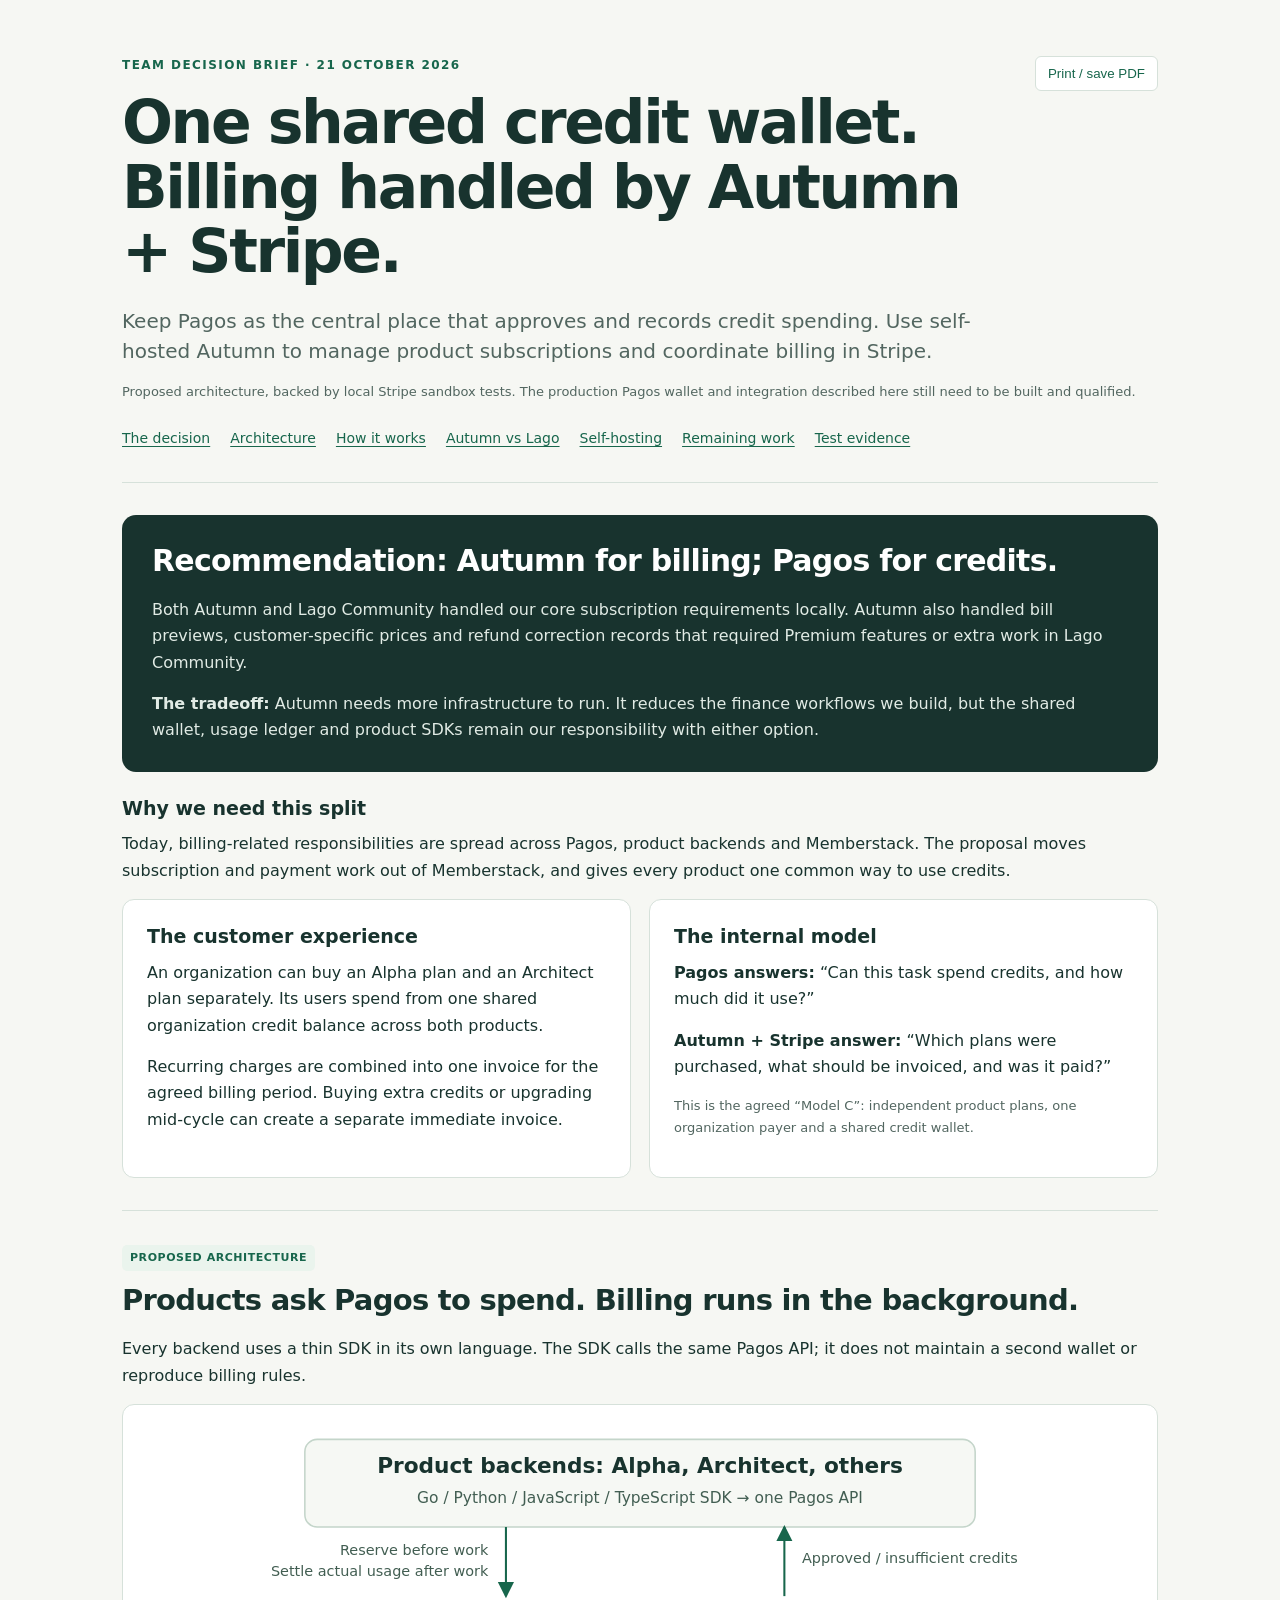
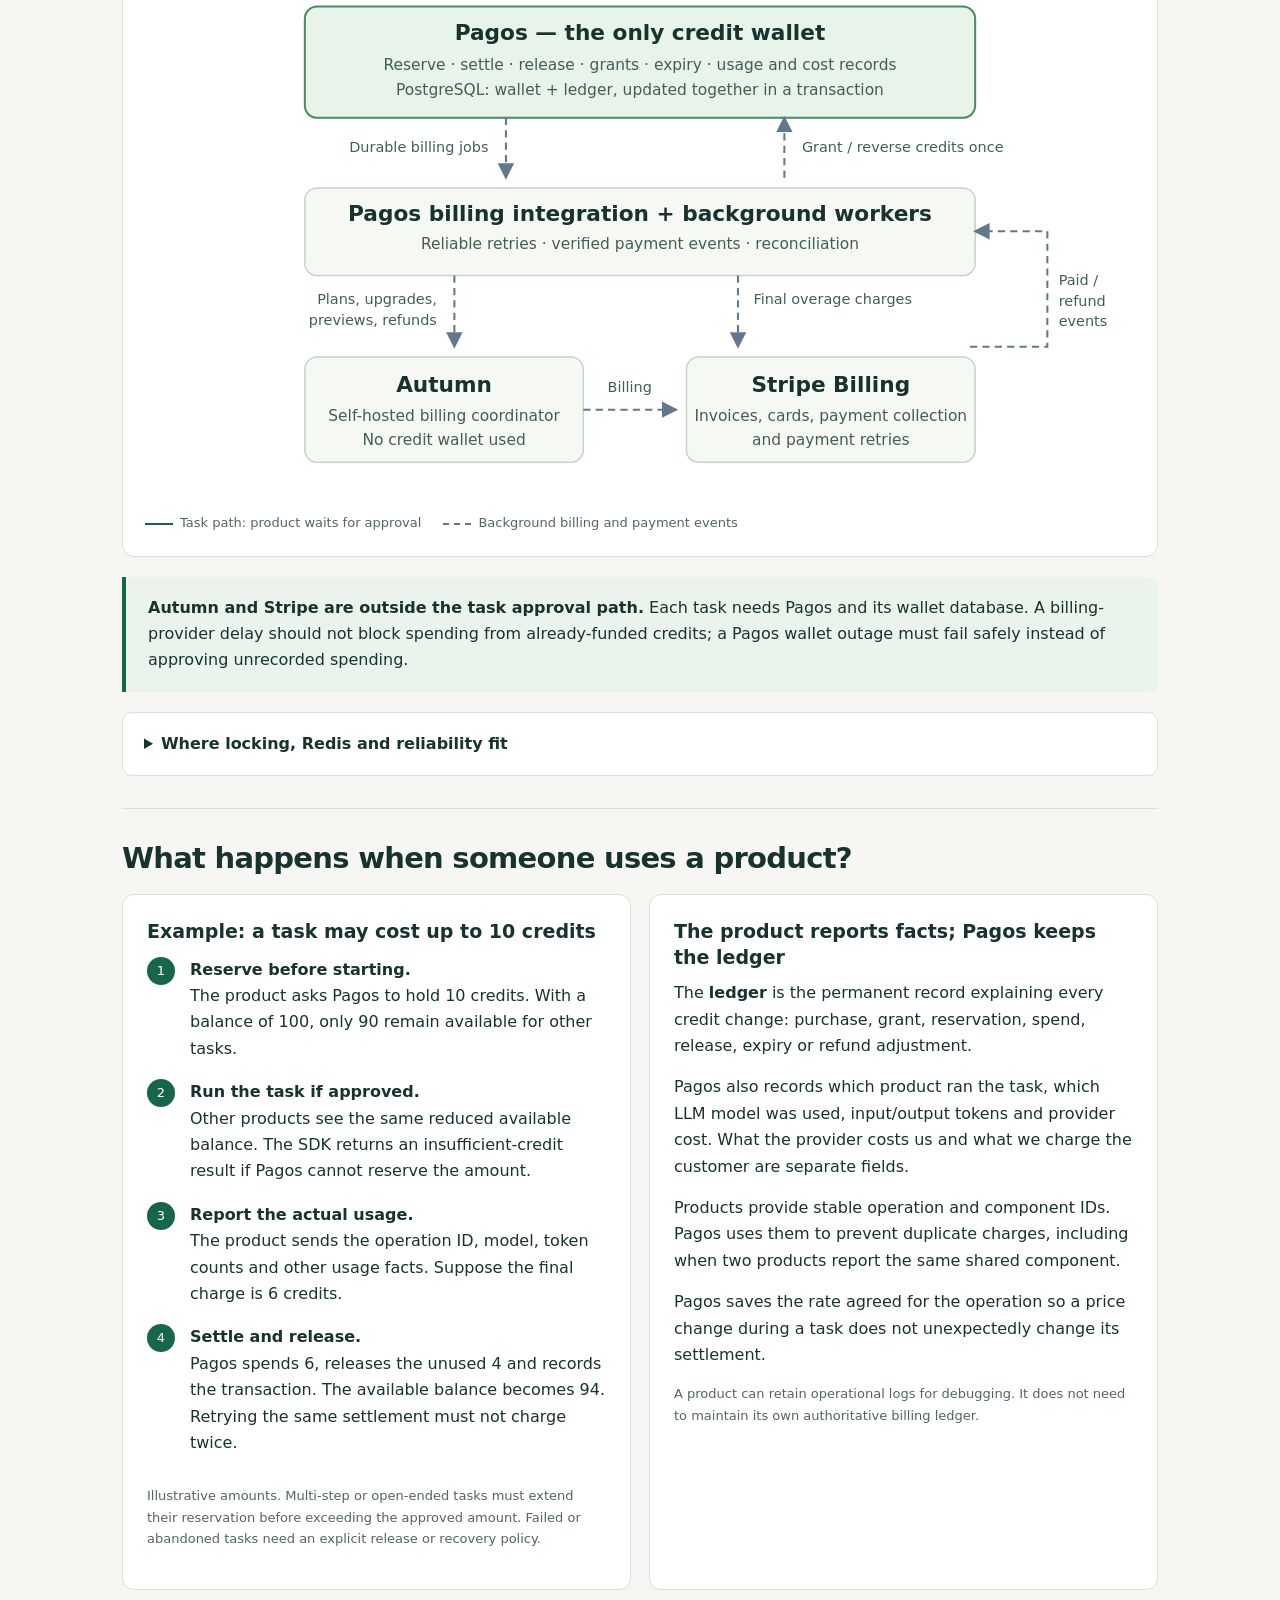
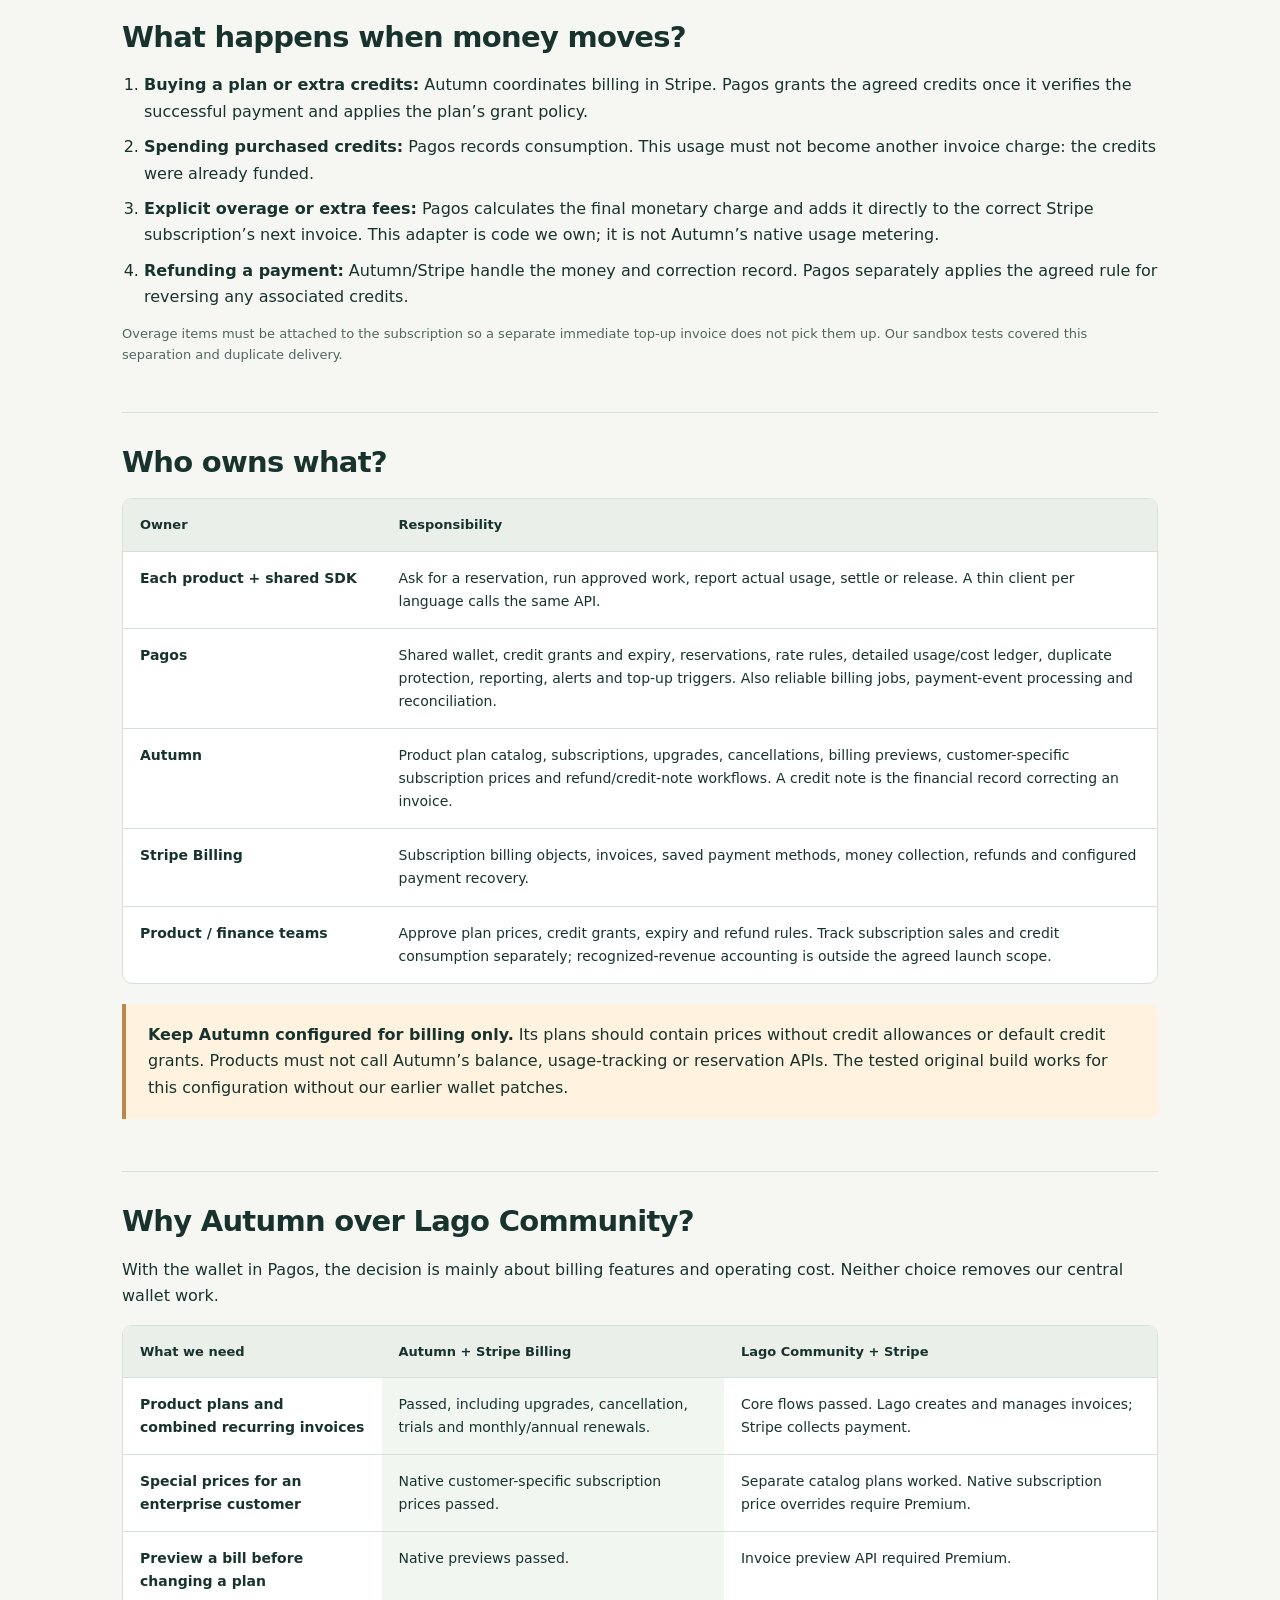
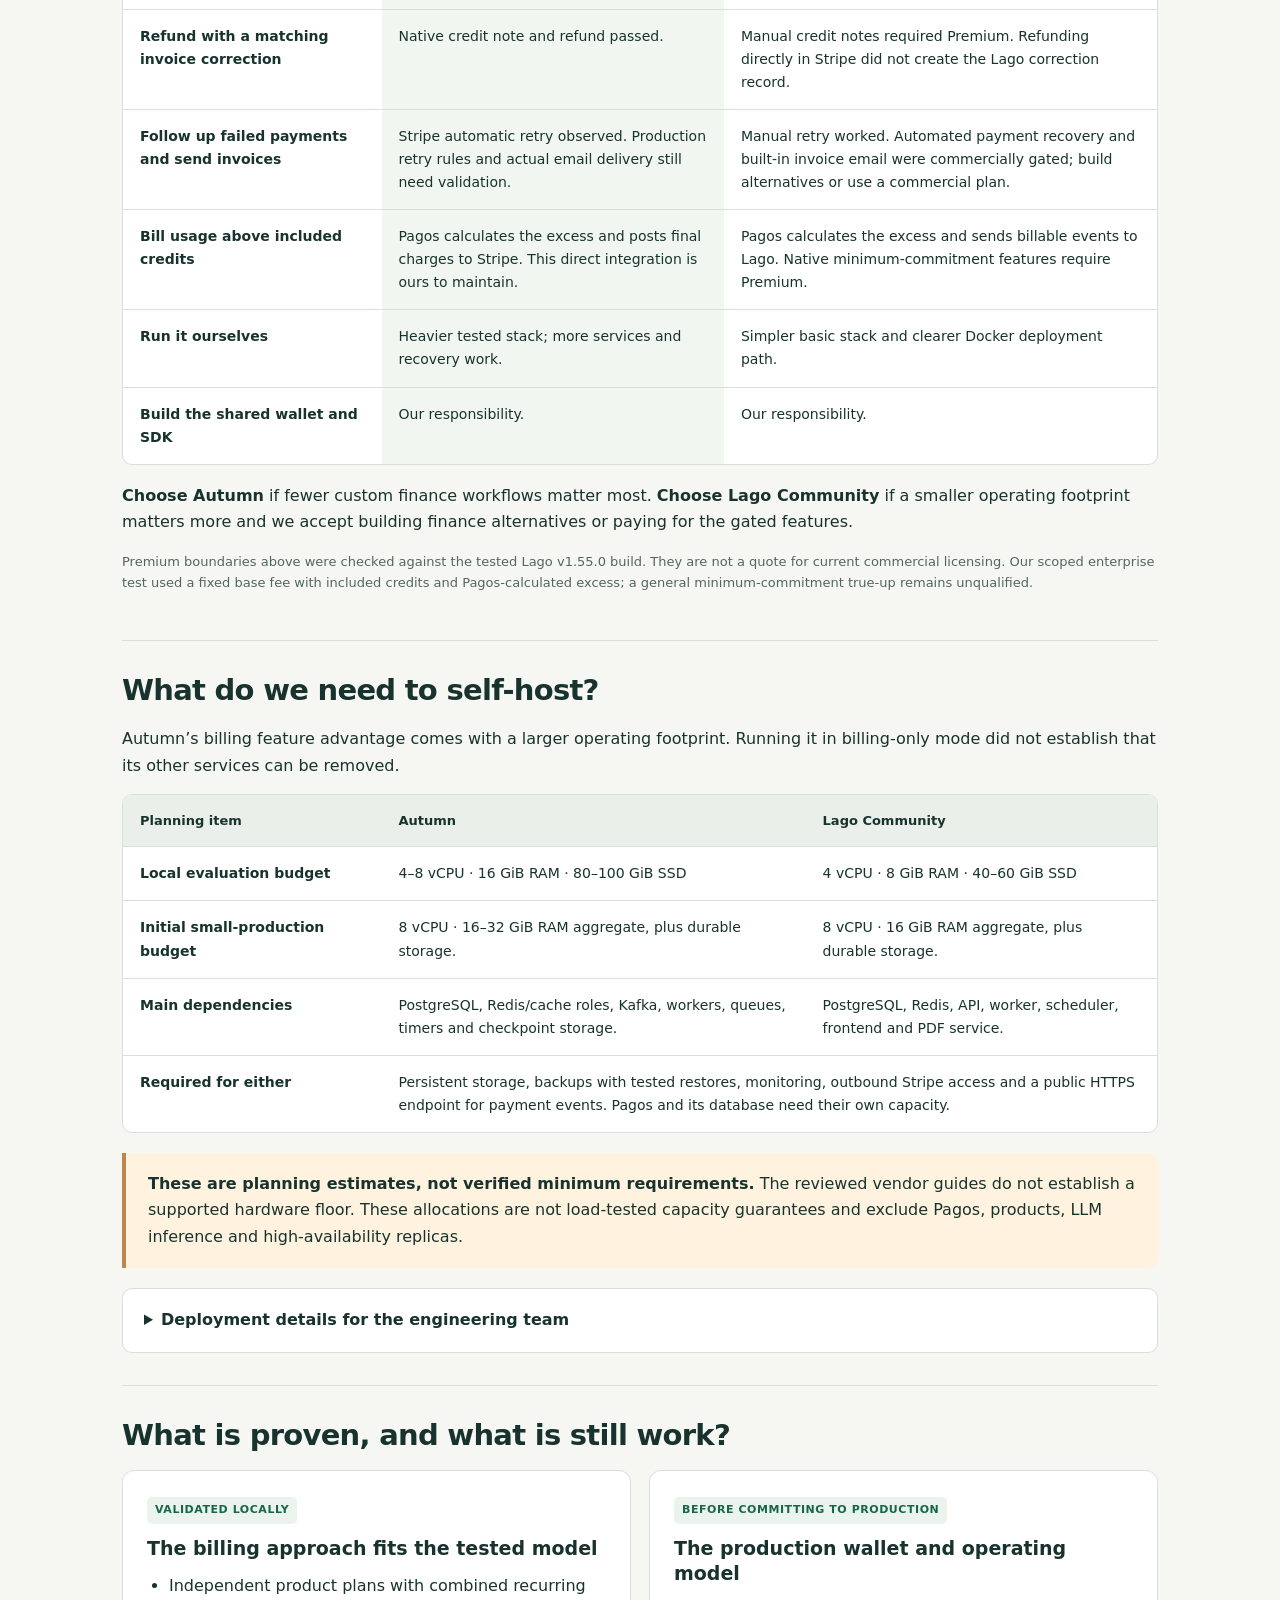
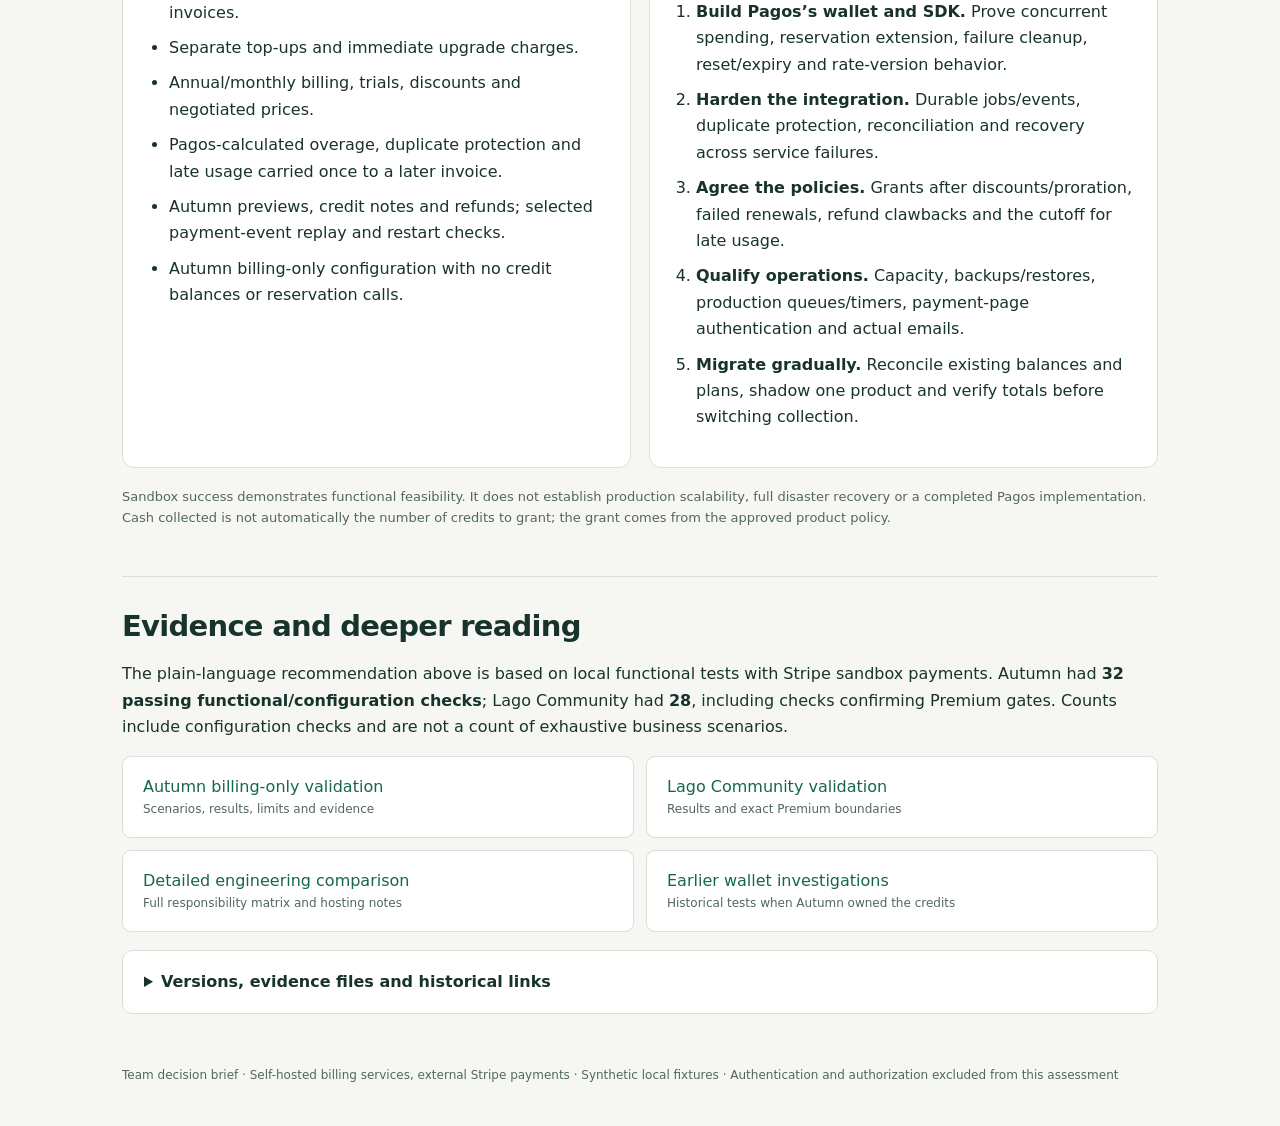
==== index.html @ 62c6b3b0 "Publish billing architecture brief and validation reports" ====
<!doctype html>
<html lang="en">
<head>
<meta charset="utf-8"><meta name="viewport" content="width=device-width, initial-scale=1">
<title>Our billing architecture: Pagos, Autumn and Stripe</title>
<style>
:root{--ink:#18332e;--muted:#526660;--green:#17664c;--light:#eaf4ed;--line:#d6e1da;--paper:#f6f7f3;--amber:#85511d;--sand:#fff3df}*{box-sizing:border-box}html{scroll-behavior:smooth}body{margin:0;background:var(--paper);color:var(--ink);font:16px/1.65 system-ui,-apple-system,BlinkMacSystemFont,"Segoe UI",sans-serif}header,main,footer{max-width:1100px;margin:auto;padding:0 32px}header{padding-top:56px;padding-bottom:32px}h1{font-size:clamp(36px,5.5vw,60px);line-height:1.08;letter-spacing:-.04em;max-width:850px;margin:14px 0 22px}h2{font-size:29px;line-height:1.2;letter-spacing:-.025em;margin:0 0 18px}h3{font-size:19px;line-height:1.35;margin:0 0 10px}p{margin:0 0 15px}a{color:var(--green);text-underline-offset:3px}.eyebrow{font-size:12px;font-weight:750;text-transform:uppercase;letter-spacing:.12em;color:var(--green)}.lede{font-size:20px;line-height:1.5;color:var(--muted);max-width:850px}.small{font-size:13px;color:var(--muted)}nav{display:flex;gap:20px;flex-wrap:wrap;margin-top:24px;font-size:14px}section{padding:32px 0;border-top:1px solid var(--line);scroll-margin-top:20px}.recommendation{padding:28px 30px;background:var(--ink);color:white;border-radius:14px;margin-bottom:24px}.recommendation h2{font-size:30px}.recommendation p{color:#e1ebe5}.recommendation p:last-child{margin:0}.grid{display:grid;grid-template-columns:1fr 1fr;gap:18px}.card{padding:24px;background:white;border:1px solid var(--line);border-radius:12px}.callout{padding:18px 22px;border-left:4px solid var(--green);background:var(--light);margin:20px 0;border-radius:0 9px 9px 0}.callout.caution{background:var(--sand);border-color:#bc874c}.callout p:last-child{margin:0}.table-wrap{overflow-x:auto;border:1px solid var(--line);border-radius:10px;background:white}table{width:100%;border-collapse:collapse;font-size:14px}th,td{padding:15px 17px;text-align:left;vertical-align:top;border-bottom:1px solid var(--line)}th{background:#eaf0e9;font-size:13px}td:first-child{font-weight:650;width:25%}tr:last-child td{border-bottom:0}.comparison td:nth-child(2){background:#f1f7f0}ul,ol{padding-left:22px;margin:12px 0}li{margin:9px 0}.steps{list-style:none;counter-reset:steps;padding:0}.steps li{counter-increment:steps;position:relative;padding:0 0 17px 43px;margin:0}.steps li:before{content:counter(steps);position:absolute;left:0;top:0;width:28px;height:28px;border-radius:50%;background:var(--green);color:white;text-align:center;font-size:13px;line-height:28px}.steps strong{display:block}.badge{font-size:11px;font-weight:750;letter-spacing:.05em;text-transform:uppercase;display:inline-block;background:var(--light);color:var(--green);padding:4px 8px;border-radius:5px;margin-bottom:12px}.diagram{background:white;border:1px solid var(--line);border-radius:12px;padding:22px}.diagram svg{width:100%;height:auto;display:block}.diagram text{font-family:system-ui,-apple-system,sans-serif}.diagram .box{fill:#f6f8f4;stroke:#c4d5ca;stroke-width:1.5}.diagram .core{fill:#e8f3e9;stroke:#4e8a68;stroke-width:2}.diagram .title{font-size:21px;font-weight:720;fill:#18332e}.diagram .body{font-size:15px;fill:#425e52}.diagram .label{font-size:14px;fill:#425e52}.diagram .sync{stroke:#17664c;stroke-width:2;fill:none}.diagram .async{stroke:#63788d;stroke-width:2;fill:none;stroke-dasharray:7 5}.legend{display:flex;gap:22px;flex-wrap:wrap;font-size:13px;color:var(--muted);margin:15px 0 0}.legend span:before{content:"";display:inline-block;width:28px;border-top:2px solid var(--green);margin-right:7px;vertical-align:middle}.legend span:last-child:before{border-top:2px dashed #63788d}.diagram-mobile{display:none}.diagram-mobile .node{padding:16px;background:var(--light);border:1px solid var(--line);border-radius:8px}.diagram-mobile .arrow{padding:9px;font-size:13px;text-align:center;color:var(--muted)}details{margin-top:18px;padding:18px 21px;background:white;border:1px solid var(--line);border-radius:10px}summary{font-weight:650;cursor:pointer}details[open] summary{margin-bottom:15px}.links{display:grid;grid-template-columns:1fr 1fr;gap:12px}.links a{display:block;padding:17px 20px;border:1px solid var(--line);border-radius:9px;background:white;text-decoration:none}.links a small{display:block;color:var(--muted);font-size:12px}.print{float:right;background:white;border:1px solid var(--line);border-radius:6px;padding:9px 12px;color:var(--green);cursor:pointer}code{font:12px ui-monospace,monospace;overflow-wrap:anywhere}footer{padding-top:20px;padding-bottom:40px;font-size:12px;color:var(--muted)}@media(max-width:700px){header,main,footer{padding-left:20px;padding-right:20px}header{padding-top:28px}.grid,.links{grid-template-columns:1fr}h2{font-size:25px}.print{float:none;margin-bottom:18px}.diagram{padding:15px}.diagram-desktop{display:none}.diagram-mobile{display:block}th,td{padding:12px;min-width:160px}.recommendation{padding:23px}.recommendation h2{font-size:26px}}@media print{body{background:white;font-size:11px}header,main,footer{max-width:none;padding-left:0;padding-right:0}header{padding-top:0}h1{font-size:36px}h2{font-size:23px}section{padding:20px 0}nav,.print{display:none}.recommendation{background:#eef4ed;color:var(--ink)}.recommendation p{color:var(--ink)}.table-wrap{overflow:visible}table{font-size:10px}th,td{padding:9px}tr,.card,.diagram,.steps li{break-inside:avoid}.diagram-desktop{display:block}.diagram-mobile{display:none}a{color:inherit}.callout,.badge{-webkit-print-color-adjust:exact;print-color-adjust:exact}details{break-inside:avoid}@page{size:A4;margin:15mm}
</style>
</head>
<body>
<header>
<button class="print" onclick="window.print()">Print / save PDF</button>
<div class="eyebrow">Team decision brief · 21 October 2026</div>
<h1>One shared credit wallet.<br>Billing handled by Autumn + Stripe.</h1>
<p class="lede">Keep Pagos as the central place that approves and records credit spending. Use self-hosted Autumn to manage product subscriptions and coordinate billing in Stripe.</p>
<p class="small">Proposed architecture, backed by local Stripe sandbox tests. The production Pagos wallet and integration described here still need to be built and qualified.</p>
<nav aria-label="Contents"><a href="#decision">The decision</a><a href="#architecture">Architecture</a><a href="#flows">How it works</a><a href="#billing-only-comparison">Autumn vs Lago</a><a href="#hosting">Self-hosting</a><a href="#release-gates">Remaining work</a><a href="#evidence">Test evidence</a></nav>
</header>
<main>
<section id="decision">
<div class="recommendation"><h2>Recommendation: Autumn for billing; Pagos for credits.</h2><p>Both Autumn and Lago Community handled our core subscription requirements locally. Autumn also handled bill previews, customer-specific prices and refund correction records that required Premium features or extra work in Lago Community.</p><p><strong>The tradeoff:</strong> Autumn needs more infrastructure to run. It reduces the finance workflows we build, but the shared wallet, usage ledger and product SDKs remain our responsibility with either option.</p></div>
<h3>Why we need this split</h3>
<p>Today, billing-related responsibilities are spread across Pagos, product backends and Memberstack. The proposal moves subscription and payment work out of Memberstack, and gives every product one common way to use credits.</p>
<div class="grid" id="model-c"><div class="card"><h3>The customer experience</h3><p>An organization can buy an Alpha plan and an Architect plan separately. Its users spend from one shared organization credit balance across both products.</p><p>Recurring charges are combined into one invoice for the agreed billing period. Buying extra credits or upgrading mid-cycle can create a separate immediate invoice.</p></div><div class="card"><h3>The internal model</h3><p><strong>Pagos answers:</strong> “Can this task spend credits, and how much did it use?”</p><p><strong>Autumn + Stripe answer:</strong> “Which plans were purchased, what should be invoiced, and was it paid?”</p><p class="small">This is the agreed “Model C”: independent product plans, one organization payer and a shared credit wallet.</p></div></div>
</section>
<section id="architecture">
<span class="badge">Proposed architecture</span><h2>Products ask Pagos to spend. Billing runs in the background.</h2>
<p>Every backend uses a thin SDK in its own language. The SDK calls the same Pagos API; it does not maintain a second wallet or reproduce billing rules.</p>
<div class="diagram">
<div class="diagram-desktop">
<svg viewBox="0 0 960 650" role="img" aria-labelledby="diagram-title diagram-desc">
<title id="diagram-title">Proposed Pagos, Autumn and Stripe architecture</title><desc id="diagram-desc">Product SDKs reserve and settle credits through Pagos. Pagos stores the authoritative wallet and usage ledger in PostgreSQL. A background billing worker calls Autumn for subscriptions and Stripe directly for final overage invoice items. Autumn coordinates Stripe Billing. Verified Stripe payment and refund events return to Pagos.</desc>
<defs><marker id="green-arrow" markerWidth="9" markerHeight="9" refX="7" refY="4" orient="auto"><path d="M0,0 L8,4 L0,8" fill="#17664c"/></marker><marker id="blue-arrow" markerWidth="9" markerHeight="9" refX="7" refY="4" orient="auto"><path d="M0,0 L8,4 L0,8" fill="#63788d"/></marker></defs>
<rect class="box" x="155" y="12" width="650" height="85" rx="12"/><text class="title" x="480" y="45" text-anchor="middle">Product backends: Alpha, Architect, others</text><text class="body" x="480" y="74" text-anchor="middle">Go / Python / JavaScript / TypeScript SDK → one Pagos API</text>
<path class="sync" d="M350 97 V164" marker-end="url(#green-arrow)"/><text class="label" x="333" y="124" text-anchor="end">Reserve before work</text><text class="label" x="333" y="144" text-anchor="end">Settle actual usage after work</text>
<path class="sync" d="M620 164 V97" marker-end="url(#green-arrow)"/><text class="label" x="637" y="132">Approved / insufficient credits</text>
<rect class="core" x="155" y="174" width="650" height="108" rx="12"/><text class="title" x="480" y="207" text-anchor="middle">Pagos — the only credit wallet</text><text class="body" x="480" y="236" text-anchor="middle">Reserve · settle · release · grants · expiry · usage and cost records</text><text class="body" x="480" y="260" text-anchor="middle">PostgreSQL: wallet + ledger, updated together in a transaction</text>
<path class="async" d="M350 282 V340" marker-end="url(#blue-arrow)"/><text class="label" x="333" y="315" text-anchor="end">Durable billing jobs</text>
<path class="async" d="M620 340 V282" marker-end="url(#blue-arrow)"/><text class="label" x="637" y="315">Grant / reverse credits once</text>
<rect class="box" x="155" y="350" width="650" height="85" rx="12"/><text class="title" x="480" y="382" text-anchor="middle">Pagos billing integration + background workers</text><text class="body" x="480" y="409" text-anchor="middle">Reliable retries · verified payment events · reconciliation</text>
<path class="async" d="M300 435 V504" marker-end="url(#blue-arrow)"/><text class="label" x="283" y="463" text-anchor="end">Plans, upgrades,</text><text class="label" x="283" y="483" text-anchor="end">previews, refunds</text>
<path class="async" d="M575 435 V504" marker-end="url(#blue-arrow)"/><text class="label" x="590" y="463">Final overage charges</text>
<path class="async" d="M800 504 H875 V392 H805" marker-end="url(#blue-arrow)"/><text class="label" x="886" y="444">Paid /</text><text class="label" x="886" y="464">refund</text><text class="label" x="886" y="484">events</text>
<rect class="box" x="155" y="514" width="270" height="102" rx="12"/><text class="title" x="290" y="548" text-anchor="middle">Autumn</text><text class="body" x="290" y="576" text-anchor="middle">Self-hosted billing coordinator</text><text class="body" x="290" y="599" text-anchor="middle">No credit wallet used</text>
<path class="async" d="M425 565 H515" marker-end="url(#blue-arrow)"/><text class="label" x="470" y="548" text-anchor="middle">Billing</text>
<rect class="box" x="525" y="514" width="280" height="102" rx="12"/><text class="title" x="665" y="548" text-anchor="middle">Stripe Billing</text><text class="body" x="665" y="576" text-anchor="middle">Invoices, cards, payment collection</text><text class="body" x="665" y="599" text-anchor="middle">and payment retries</text>
</svg></div>
<div class="diagram-mobile"><div class="node"><strong>Product backends + thin SDKs</strong><br>Go · Python · JavaScript / TypeScript</div><div class="arrow">↓ Reserve / settle credits<br>↑ Approval or insufficient credits</div><div class="node"><strong>Pagos + PostgreSQL</strong><br>One wallet, atomic reservations and the usage ledger</div><div class="arrow">↓ Durable billing jobs<br>↑ Verified payment / refund results</div><div class="node"><strong>Pagos background billing workers</strong><br>Retries, event processing and reconciliation</div><div class="arrow">↓ Plans, upgrades, previews and refunds</div><div class="node"><strong>Self-hosted Autumn</strong><br>Coordinates subscriptions and billing</div><div class="arrow">↓ Billing instructions</div><div class="node"><strong>Stripe Billing</strong><br>Invoices, cards, payment collection and retries</div><p class="small" style="margin-top:15px">Pagos also sends final overage charges directly to Stripe. Stripe payment and refund events return to Pagos for credit grants or reversals.</p></div>
<div class="legend"><span>Task path: product waits for approval</span><span>Background billing and payment events</span></div>
</div>
<div class="callout"><strong>Autumn and Stripe are outside the task approval path.</strong> Each task needs Pagos and its wallet database. A billing-provider delay should not block spending from already-funded credits; a Pagos wallet outage must fail safely instead of approving unrecorded spending.</div>
<details><summary>Where locking, Redis and reliability fit</summary><p><strong>Atomicity belongs in Pagos’s PostgreSQL transaction.</strong> Check the spendable balance and reserve credits as one operation, using database locking or an equivalent conditional update. Two products cannot both spend the same available credits.</p><p><strong>Redis is optional.</strong> It can cache display balances or help with rate limits. A cached balance must never authorize spending. The authoritative decision stays in the database.</p><p><strong>Billing jobs are saved with the ledger change.</strong> A background worker delivers them and retries safely. Incoming payment events are recorded and deduplicated before applying credit changes. Regular reconciliation catches missing or mismatched records.</p><p class="small">These are proposed production mechanisms. The new Pagos wallet’s throughput, concurrency and recovery behavior have not been implemented or load tested.</p></details>
</section>
<section id="flows"><h2>What happens when someone uses a product?</h2>
<div class="grid"><div class="card"><h3>Example: a task may cost up to 10 credits</h3><ol class="steps"><li><strong>Reserve before starting.</strong>The product asks Pagos to hold 10 credits. With a balance of 100, only 90 remain available for other tasks.</li><li><strong>Run the task if approved.</strong>Other products see the same reduced available balance. The SDK returns an insufficient-credit result if Pagos cannot reserve the amount.</li><li><strong>Report the actual usage.</strong>The product sends the operation ID, model, token counts and other usage facts. Suppose the final charge is 6 credits.</li><li><strong>Settle and release.</strong>Pagos spends 6, releases the unused 4 and records the transaction. The available balance becomes 94. Retrying the same settlement must not charge twice.</li></ol><p class="small">Illustrative amounts. Multi-step or open-ended tasks must extend their reservation before exceeding the approved amount. Failed or abandoned tasks need an explicit release or recovery policy.</p></div><div class="card"><h3>The product reports facts; Pagos keeps the ledger</h3><p>The <strong>ledger</strong> is the permanent record explaining every credit change: purchase, grant, reservation, spend, release, expiry or refund adjustment.</p><p>Pagos also records which product ran the task, which LLM model was used, input/output tokens and provider cost. What the provider costs us and what we charge the customer are separate fields.</p><p>Products provide stable operation and component IDs. Pagos uses them to prevent duplicate charges, including when two products report the same shared component.</p><p>Pagos saves the rate agreed for the operation so a price change during a task does not unexpectedly change its settlement.</p><p class="small">A product can retain operational logs for debugging. It does not need to maintain its own authoritative billing ledger.</p></div></div>
<h2 style="margin-top:30px">What happens when money moves?</h2>
<ol><li><strong>Buying a plan or extra credits:</strong> Autumn coordinates billing in Stripe. Pagos grants the agreed credits once it verifies the successful payment and applies the plan’s grant policy.</li><li><strong>Spending purchased credits:</strong> Pagos records consumption. This usage must not become another invoice charge: the credits were already funded.</li><li><strong>Explicit overage or extra fees:</strong> Pagos calculates the final monetary charge and adds it directly to the correct Stripe subscription’s next invoice. This adapter is code we own; it is not Autumn’s native usage metering.</li><li><strong>Refunding a payment:</strong> Autumn/Stripe handle the money and correction record. Pagos separately applies the agreed rule for reversing any associated credits.</li></ol>
<p class="small">Overage items must be attached to the subscription so a separate immediate top-up invoice does not pick them up. Our sandbox tests covered this separation and duplicate delivery.</p>
</section>
<section id="ownership"><h2>Who owns what?</h2><div class="table-wrap"><table><thead><tr><th>Owner</th><th>Responsibility</th></tr></thead><tbody>
<tr><td>Each product + shared SDK</td><td>Ask for a reservation, run approved work, report actual usage, settle or release. A thin client per language calls the same API.</td></tr>
<tr><td>Pagos</td><td>Shared wallet, credit grants and expiry, reservations, rate rules, detailed usage/cost ledger, duplicate protection, reporting, alerts and top-up triggers. Also reliable billing jobs, payment-event processing and reconciliation.</td></tr>
<tr><td>Autumn</td><td>Product plan catalog, subscriptions, upgrades, cancellations, billing previews, customer-specific subscription prices and refund/credit-note workflows. A credit note is the financial record correcting an invoice.</td></tr>
<tr><td>Stripe Billing</td><td>Subscription billing objects, invoices, saved payment methods, money collection, refunds and configured payment recovery.</td></tr>
<tr><td>Product / finance teams</td><td>Approve plan prices, credit grants, expiry and refund rules. Track subscription sales and credit consumption separately; recognized-revenue accounting is outside the agreed launch scope.</td></tr>
</tbody></table></div><div class="callout caution"><strong>Keep Autumn configured for billing only.</strong> Its plans should contain prices without credit allowances or default credit grants. Products must not call Autumn’s balance, usage-tracking or reservation APIs. The tested original build works for this configuration without our earlier wallet patches.</div></section>
<section id="billing-only-comparison"><h2>Why Autumn over Lago Community?</h2><p>With the wallet in Pagos, the decision is mainly about billing features and operating cost. Neither choice removes our central wallet work.</p><div class="table-wrap"><table class="comparison"><thead><tr><th>What we need</th><th>Autumn + Stripe Billing</th><th>Lago Community + Stripe</th></tr></thead><tbody>
<tr><td>Product plans and combined recurring invoices</td><td>Passed, including upgrades, cancellation, trials and monthly/annual renewals.</td><td>Core flows passed. Lago creates and manages invoices; Stripe collects payment.</td></tr>
<tr><td>Special prices for an enterprise customer</td><td>Native customer-specific subscription prices passed.</td><td>Separate catalog plans worked. Native subscription price overrides require Premium.</td></tr>
<tr><td>Preview a bill before changing a plan</td><td>Native previews passed.</td><td>Invoice preview API required Premium.</td></tr>
<tr><td>Refund with a matching invoice correction</td><td>Native credit note and refund passed.</td><td>Manual credit notes required Premium. Refunding directly in Stripe did not create the Lago correction record.</td></tr>
<tr><td>Follow up failed payments and send invoices</td><td>Stripe automatic retry observed. Production retry rules and actual email delivery still need validation.</td><td>Manual retry worked. Automated payment recovery and built-in invoice email were commercially gated; build alternatives or use a commercial plan.</td></tr>
<tr><td>Bill usage above included credits</td><td>Pagos calculates the excess and posts final charges to Stripe. This direct integration is ours to maintain.</td><td>Pagos calculates the excess and sends billable events to Lago. Native minimum-commitment features require Premium.</td></tr>
<tr><td>Run it ourselves</td><td>Heavier tested stack; more services and recovery work.</td><td>Simpler basic stack and clearer Docker deployment path.</td></tr>
<tr><td>Build the shared wallet and SDK</td><td>Our responsibility.</td><td>Our responsibility.</td></tr>
</tbody></table></div>
<p style="margin-top:18px"><strong>Choose Autumn</strong> if fewer custom finance workflows matter most. <strong>Choose Lago Community</strong> if a smaller operating footprint matters more and we accept building finance alternatives or paying for the gated features.</p>
<p class="small">Premium boundaries above were checked against the tested Lago v1.55.0 build. They are not a quote for current commercial licensing. Our scoped enterprise test used a fixed base fee with included credits and Pagos-calculated excess; a general minimum-commitment true-up remains unqualified.</p>
</section>
<section id="hosting"><h2>What do we need to self-host?</h2><p>Autumn’s billing feature advantage comes with a larger operating footprint. Running it in billing-only mode did not establish that its other services can be removed.</p><div class="table-wrap"><table><thead><tr><th>Planning item</th><th>Autumn</th><th>Lago Community</th></tr></thead><tbody>
<tr><td>Local evaluation budget</td><td>4–8 vCPU · 16 GiB RAM · 80–100 GiB SSD</td><td>4 vCPU · 8 GiB RAM · 40–60 GiB SSD</td></tr>
<tr><td>Initial small-production budget</td><td>8 vCPU · 16–32 GiB RAM aggregate, plus durable storage.</td><td>8 vCPU · 16 GiB RAM aggregate, plus durable storage.</td></tr>
<tr><td>Main dependencies</td><td>PostgreSQL, Redis/cache roles, Kafka, workers, queues, timers and checkpoint storage.</td><td>PostgreSQL, Redis, API, worker, scheduler, frontend and PDF service.</td></tr>
<tr><td>Required for either</td><td colspan="2">Persistent storage, backups with tested restores, monitoring, outbound Stripe access and a public HTTPS endpoint for payment events. Pagos and its database need their own capacity.</td></tr>
</tbody></table></div><div class="callout caution"><strong>These are planning estimates, not verified minimum requirements.</strong> The reviewed vendor guides do not establish a supported hardware floor. These allocations are not load-tested capacity guarantees and exclude Pagos, products, LLM inference and high-availability replicas.</div>
<details><summary>Deployment details for the engineering team</summary><p><strong>Autumn:</strong> the tested stack included API, balance and queue workers, cron, event delivery and dashboard; PostgreSQL; cache/balance-store roles; Kafka; DynamoDB-compatible checkpoints; SQS-compatible queues; and EventBridge-compatible timers. Local queue/timer emulators and in-memory checkpoint storage are test substitutes, not a qualified production durability setup. Use durable services in our account or qualify replacements. Removing unused wallet infrastructure needs a separate investigation.</p><p><strong>Lago:</strong> the basic PostgreSQL-backed event store does not require Kafka or ClickHouse. The tested deployment used API, worker, scheduler, frontend, PostgreSQL, Redis and a PDF service.</p><p>For either option, we own deployment automation, upgrades, alerts and recovery. Actual email delivery and full payment-page browser flows still need testing.</p><p class="small">References: <a href="https://getlago.com/docs/guide/lago-self-hosted/docker">Lago Docker guide</a> · <a href="https://github.com/useautumn/autumn/blob/000358aedaced4d8a9afc862328f2316d4d6070f/README.md">Autumn README at the tested commit</a></p></details>
</section>
<section id="release-gates"><h2>What is proven, and what is still work?</h2><div class="grid"><div class="card"><span class="badge">Validated locally</span><h3>The billing approach fits the tested model</h3><ul><li>Independent product plans with combined recurring invoices.</li><li>Separate top-ups and immediate upgrade charges.</li><li>Annual/monthly billing, trials, discounts and negotiated prices.</li><li>Pagos-calculated overage, duplicate protection and late usage carried once to a later invoice.</li><li>Autumn previews, credit notes and refunds; selected payment-event replay and restart checks.</li><li>Autumn billing-only configuration with no credit balances or reservation calls.</li></ul></div><div class="card"><span class="badge">Before committing to production</span><h3>The production wallet and operating model</h3><ol><li><strong>Build Pagos’s wallet and SDK.</strong> Prove concurrent spending, reservation extension, failure cleanup, reset/expiry and rate-version behavior.</li><li><strong>Harden the integration.</strong> Durable jobs/events, duplicate protection, reconciliation and recovery across service failures.</li><li><strong>Agree the policies.</strong> Grants after discounts/proration, failed renewals, refund clawbacks and the cutoff for late usage.</li><li><strong>Qualify operations.</strong> Capacity, backups/restores, production queues/timers, payment-page authentication and actual emails.</li><li><strong>Migrate gradually.</strong> Reconcile existing balances and plans, shadow one product and verify totals before switching collection.</li></ol></div></div><p class="small" style="margin-top:18px">Sandbox success demonstrates functional feasibility. It does not establish production scalability, full disaster recovery or a completed Pagos implementation. Cash collected is not automatically the number of credits to grant; the grant comes from the approved product policy.</p></section>
<section id="evidence"><h2>Evidence and deeper reading</h2><p>The plain-language recommendation above is based on local functional tests with Stripe sandbox payments. Autumn had <strong>32 passing functional/configuration checks</strong>; Lago Community had <strong>28</strong>, including checks confirming Premium gates. Counts include configuration checks and are not a count of exhaustive business scenarios.</p><div class="links"><a href="autumn-billing-only-validation.html">Autumn billing-only validation<small>Scenarios, results, limits and evidence</small></a><a href="lago-modelc-pagos-wallet.html">Lago Community validation<small>Results and exact Premium boundaries</small></a><a href="lago-vs-autumn-technical.html">Detailed engineering comparison<small>Full responsibility matrix and hosting notes</small></a><a href="lago-vs-autumn-wallet-history.html">Earlier wallet investigations<small>Historical tests when Autumn owned the credits</small></a></div>
<details><summary>Versions, evidence files and historical links</summary><p>Autumn original commit <code>000358aedaced4d8a9afc862328f2316d4d6070f</code>, without our wallet patches: 15 fresh billing-only customers, zero entitlement rows and no balance/reservation/usage API calls. Lago Community v1.55.0, with zero Lago wallets.</p><p>Autumn used Stripe test clocks through annual renewal. Lago used its billing services at controlled timestamps with actual Stripe sandbox collection. These are different test methods, not equivalent performance benchmarks.</p><p><a href="autumn-billing-only-validation.json">Autumn evidence JSON</a> · <a href="lago-modelc-validation.json">Lago evidence JSON</a></p><ul><li id="patch-validation"><a href="lago-vs-autumn-wallet-history.html#patch-validation">Earlier monthly-reset investigation</a></li><li id="rate-validation"><a href="lago-vs-autumn-wallet-history.html#rate-validation">Earlier rate-change investigation</a></li><li id="replacement-validation"><a href="lago-vs-autumn-wallet-history.html#replacement-validation">Earlier plan-replacement investigation</a></li><li id="model-c-validation"><a href="lago-vs-autumn-wallet-history.html#model-c-validation">Earlier Model C validation</a></li></ul><p class="small">Those historical wallet fixes are not dependencies of the proposed Pagos-owned wallet.</p></details>
</section>
</main><footer>Team decision brief · Self-hosted billing services, external Stripe payments · Synthetic local fixtures · Authentication and authorization excluded from this assessment</footer>
</body></html>
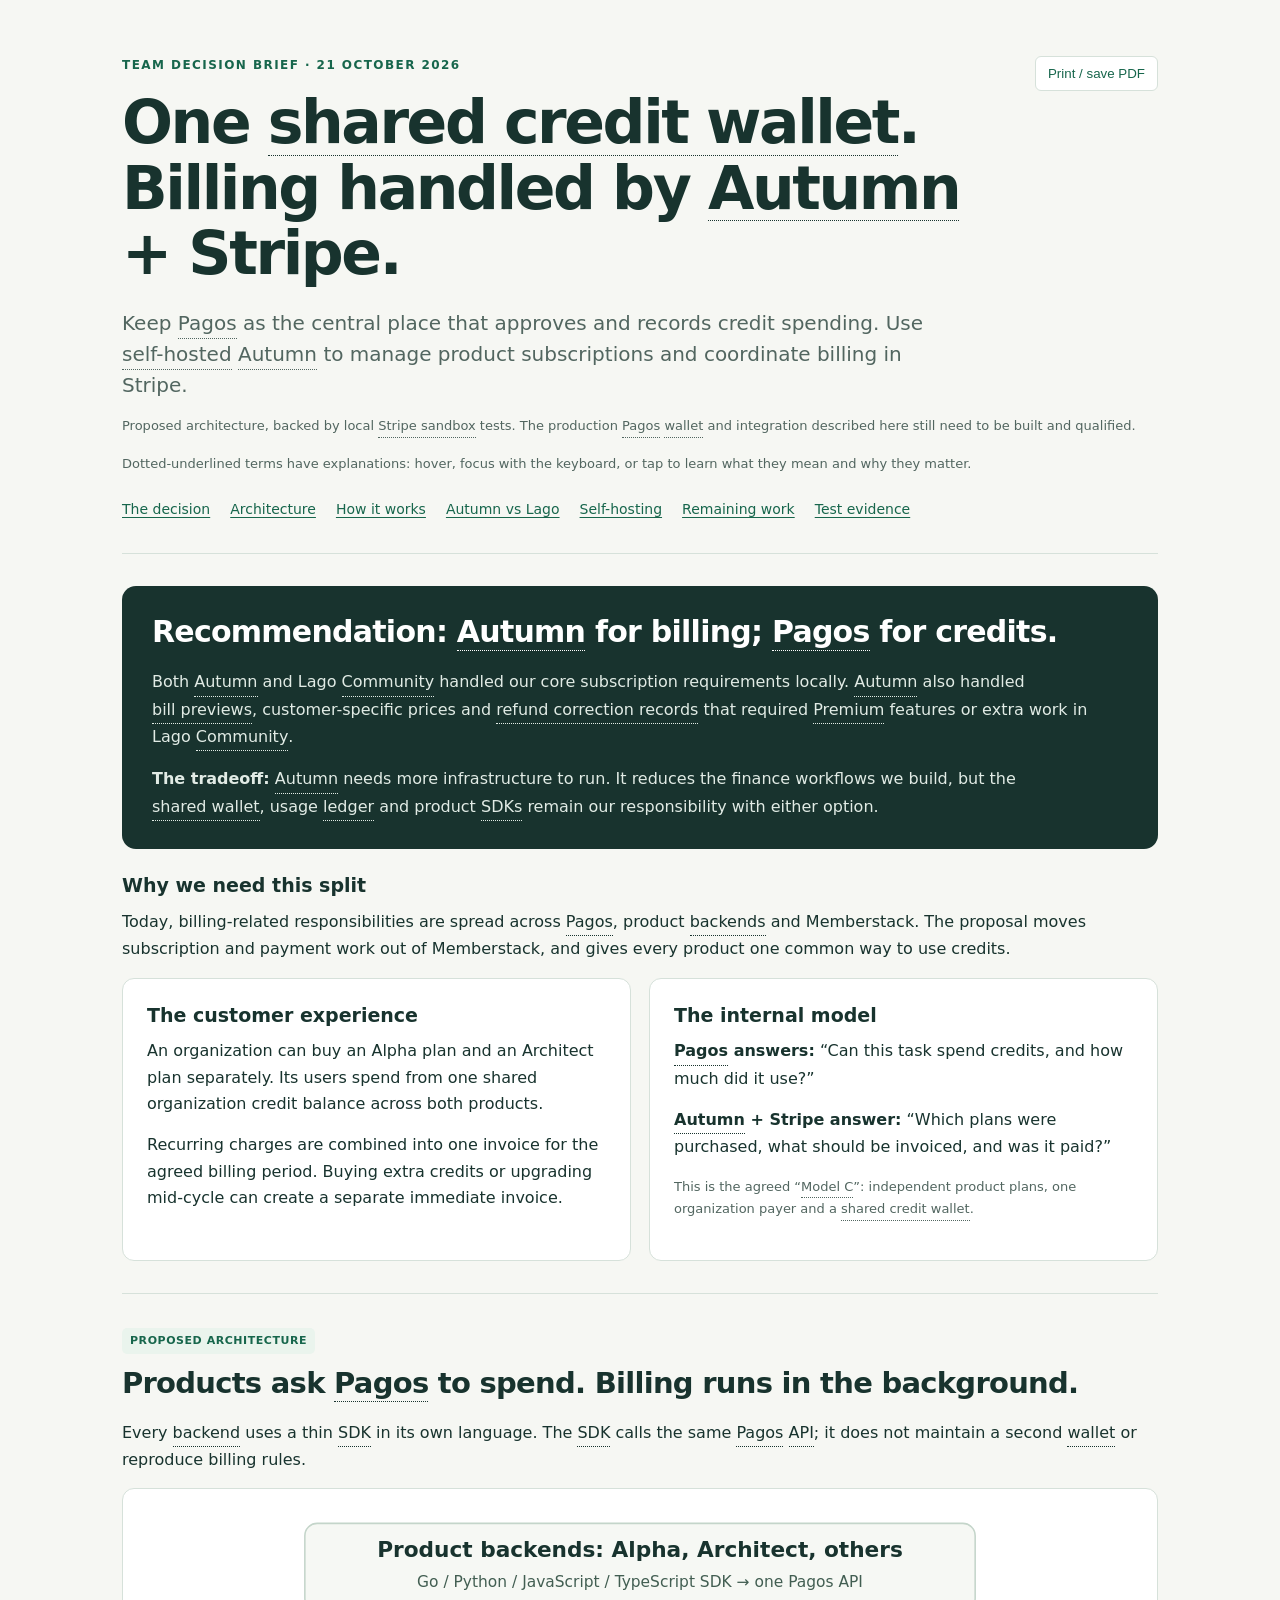
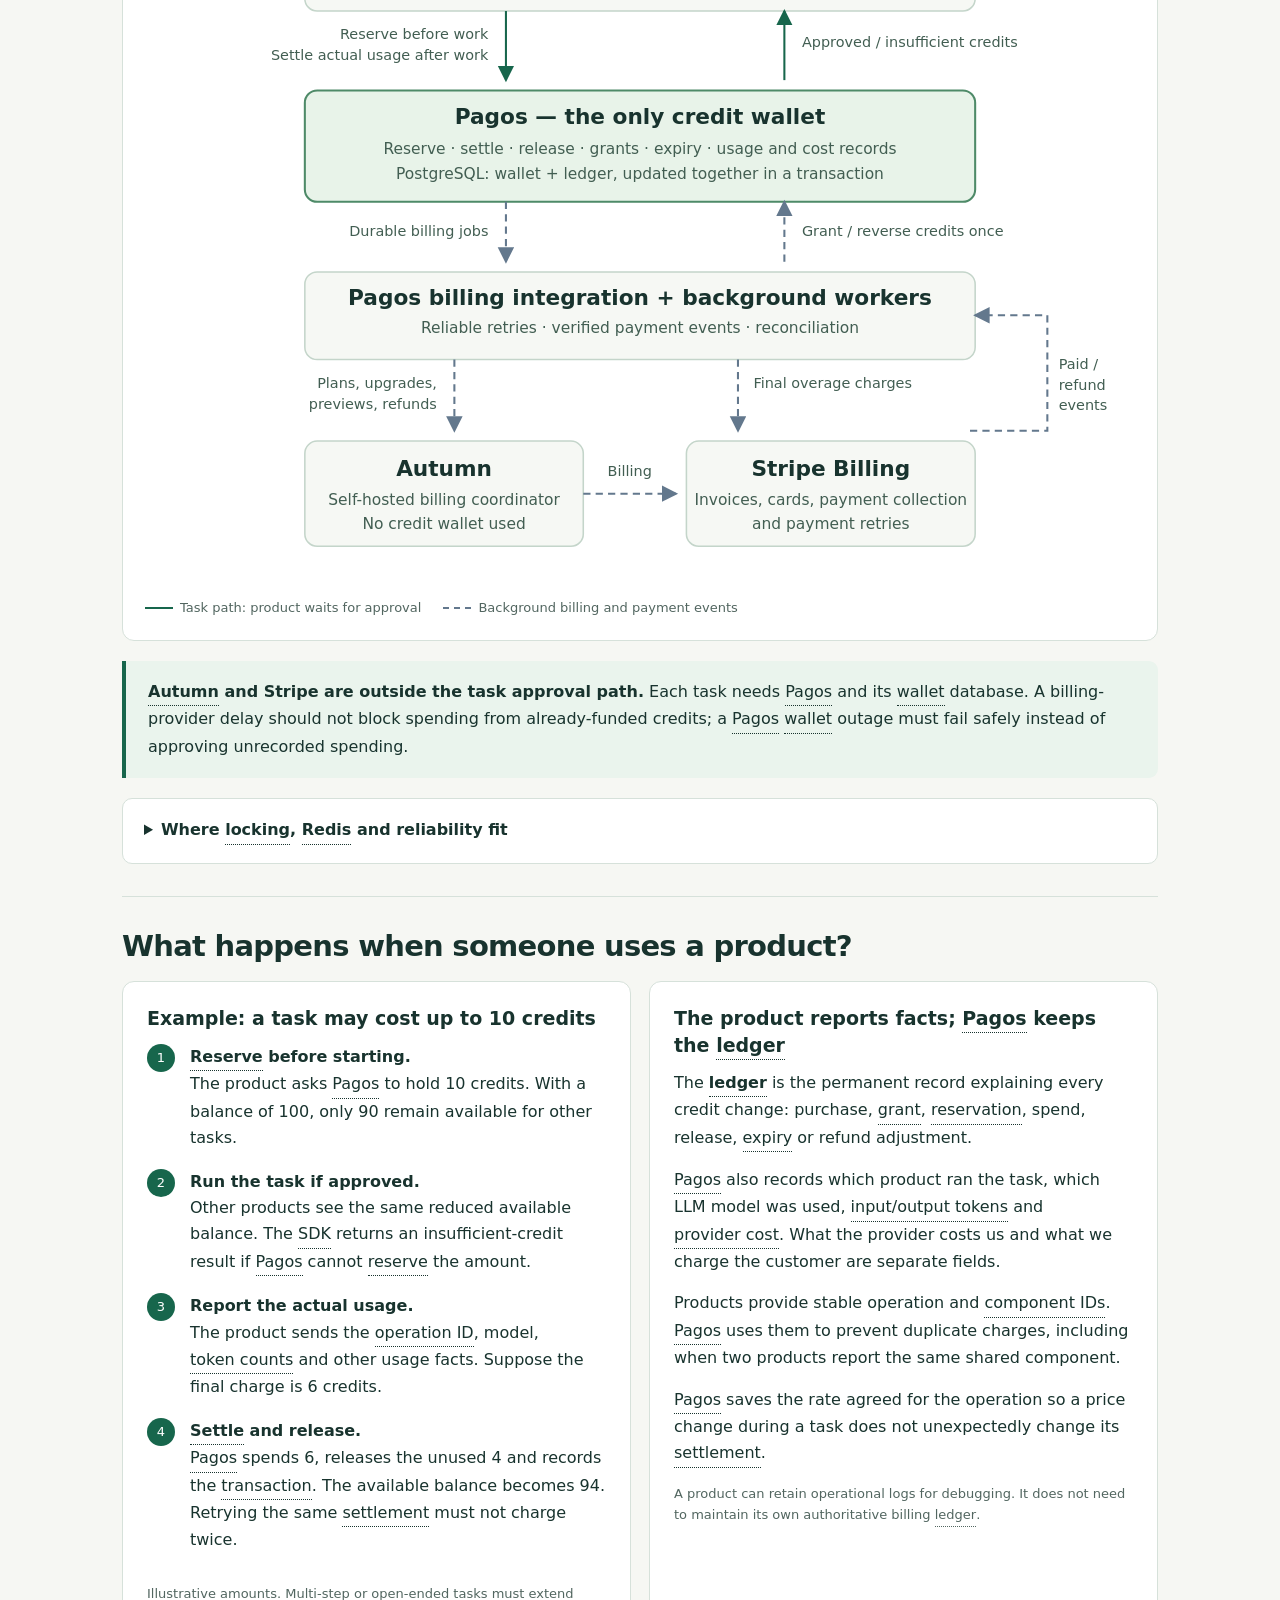
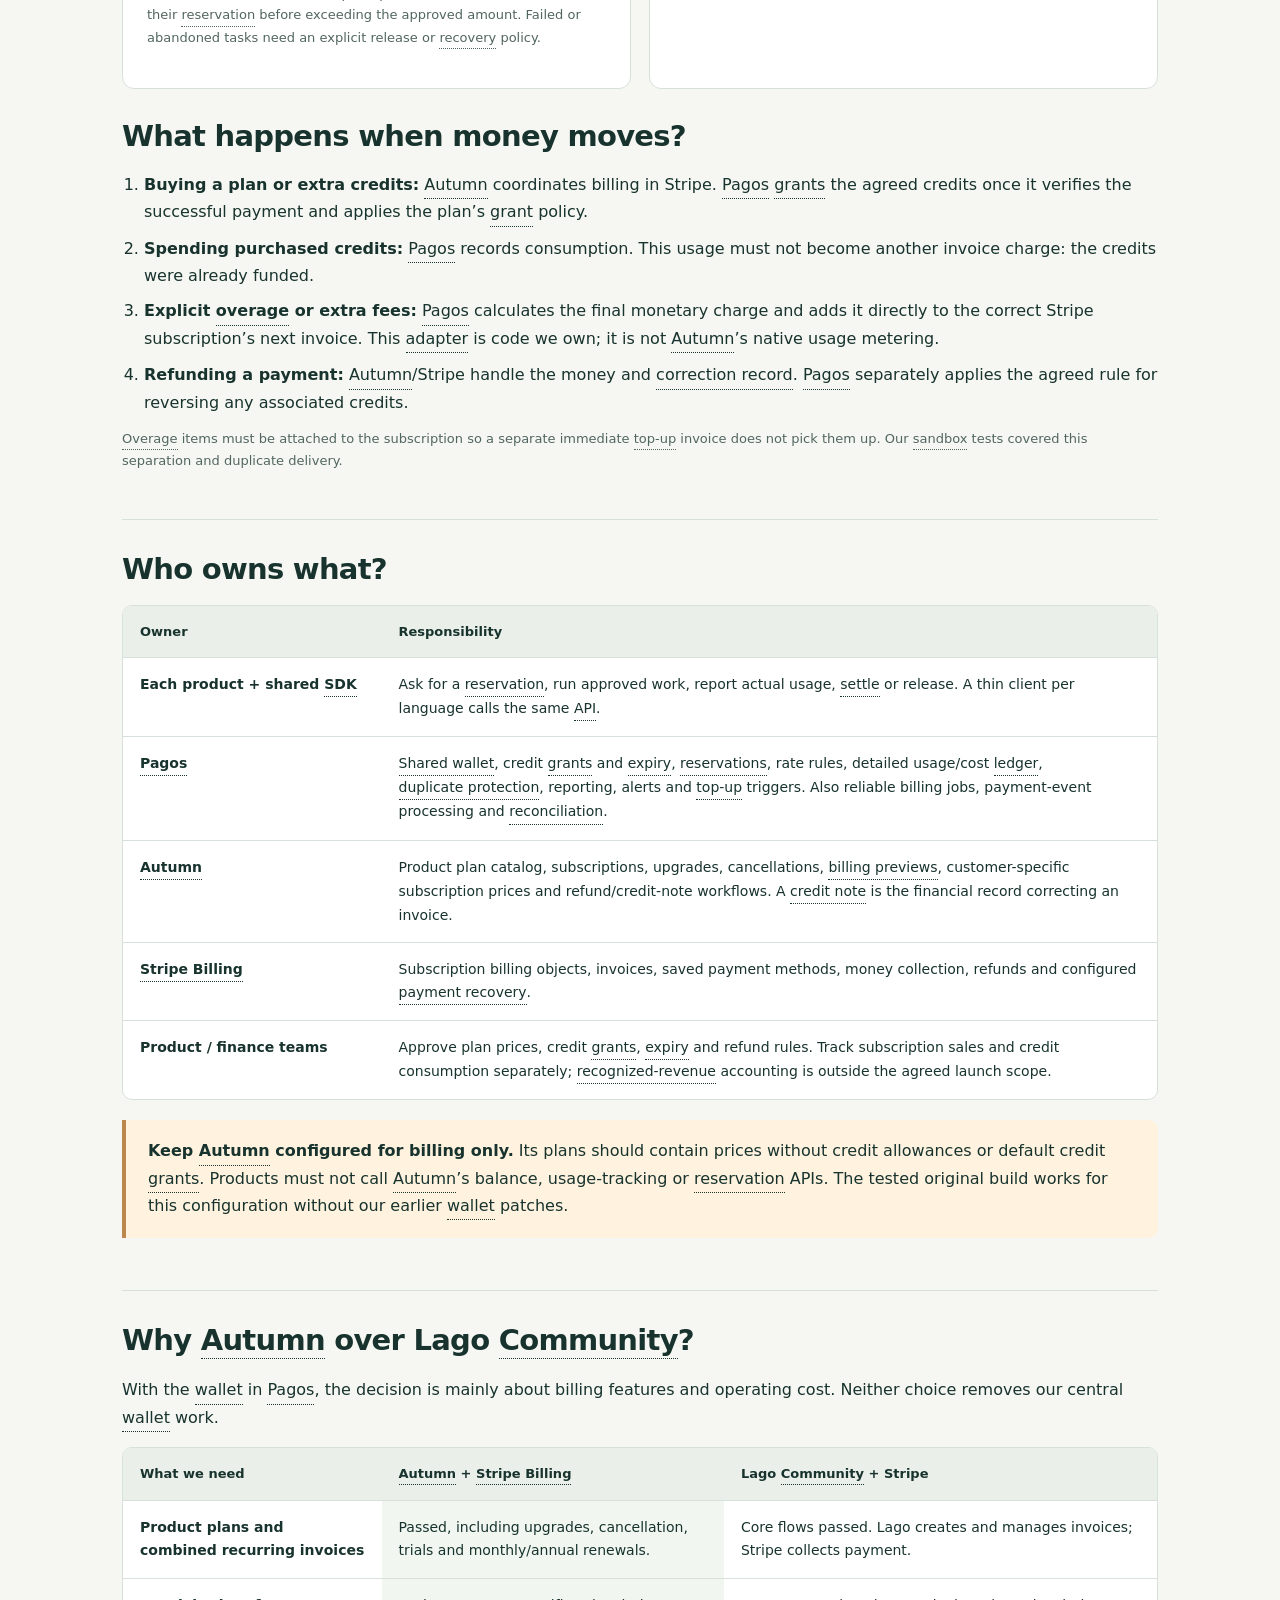
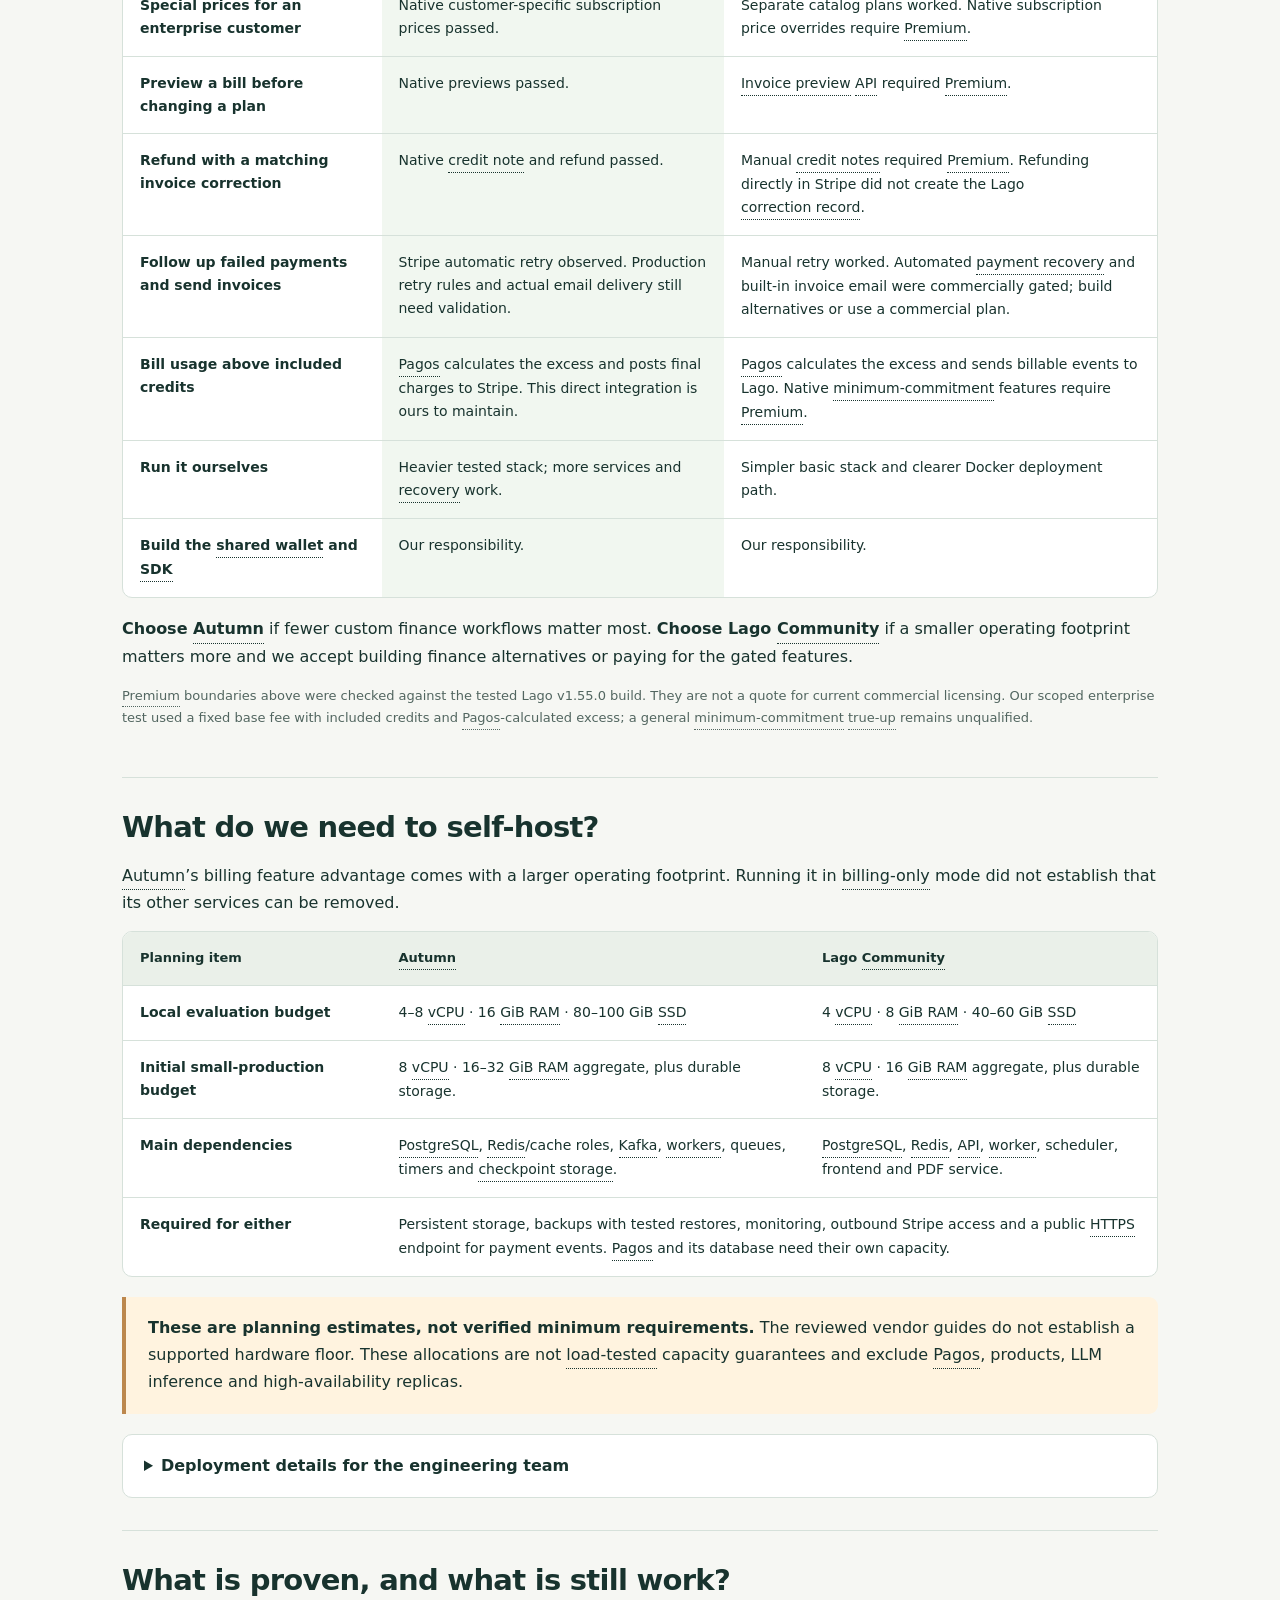
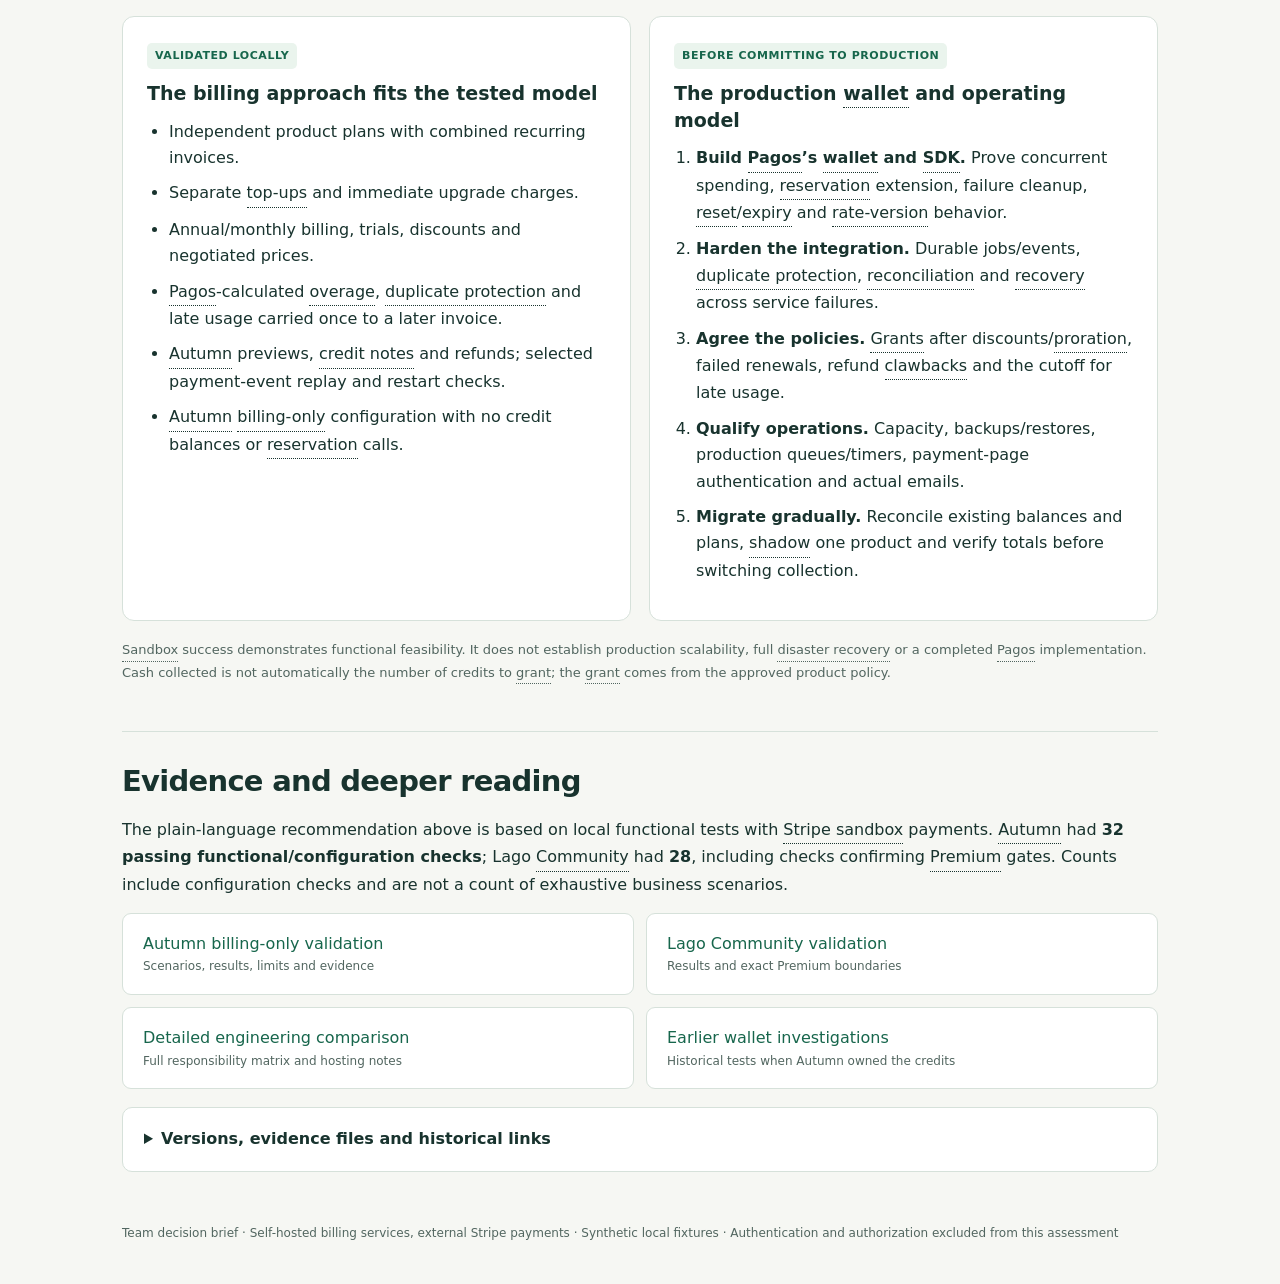
==== commit 04d7991c: "Explain billing and architecture terms with accessible tooltip cards" ====
--- a/index.html
+++ b/index.html
@@ -6,6 +6,7 @@
 <style>
 :root{--ink:#18332e;--muted:#526660;--green:#17664c;--light:#eaf4ed;--line:#d6e1da;--paper:#f6f7f3;--amber:#85511d;--sand:#fff3df}*{box-sizing:border-box}html{scroll-behavior:smooth}body{margin:0;background:var(--paper);color:var(--ink);font:16px/1.65 system-ui,-apple-system,BlinkMacSystemFont,"Segoe UI",sans-serif}header,main,footer{max-width:1100px;margin:auto;padding:0 32px}header{padding-top:56px;padding-bottom:32px}h1{font-size:clamp(36px,5.5vw,60px);line-height:1.08;letter-spacing:-.04em;max-width:850px;margin:14px 0 22px}h2{font-size:29px;line-height:1.2;letter-spacing:-.025em;margin:0 0 18px}h3{font-size:19px;line-height:1.35;margin:0 0 10px}p{margin:0 0 15px}a{color:var(--green);text-underline-offset:3px}.eyebrow{font-size:12px;font-weight:750;text-transform:uppercase;letter-spacing:.12em;color:var(--green)}.lede{font-size:20px;line-height:1.5;color:var(--muted);max-width:850px}.small{font-size:13px;color:var(--muted)}nav{display:flex;gap:20px;flex-wrap:wrap;margin-top:24px;font-size:14px}section{padding:32px 0;border-top:1px solid var(--line);scroll-margin-top:20px}.recommendation{padding:28px 30px;background:var(--ink);color:white;border-radius:14px;margin-bottom:24px}.recommendation h2{font-size:30px}.recommendation p{color:#e1ebe5}.recommendation p:last-child{margin:0}.grid{display:grid;grid-template-columns:1fr 1fr;gap:18px}.card{padding:24px;background:white;border:1px solid var(--line);border-radius:12px}.callout{padding:18px 22px;border-left:4px solid var(--green);background:var(--light);margin:20px 0;border-radius:0 9px 9px 0}.callout.caution{background:var(--sand);border-color:#bc874c}.callout p:last-child{margin:0}.table-wrap{overflow-x:auto;border:1px solid var(--line);border-radius:10px;background:white}table{width:100%;border-collapse:collapse;font-size:14px}th,td{padding:15px 17px;text-align:left;vertical-align:top;border-bottom:1px solid var(--line)}th{background:#eaf0e9;font-size:13px}td:first-child{font-weight:650;width:25%}tr:last-child td{border-bottom:0}.comparison td:nth-child(2){background:#f1f7f0}ul,ol{padding-left:22px;margin:12px 0}li{margin:9px 0}.steps{list-style:none;counter-reset:steps;padding:0}.steps li{counter-increment:steps;position:relative;padding:0 0 17px 43px;margin:0}.steps li:before{content:counter(steps);position:absolute;left:0;top:0;width:28px;height:28px;border-radius:50%;background:var(--green);color:white;text-align:center;font-size:13px;line-height:28px}.steps strong{display:block}.badge{font-size:11px;font-weight:750;letter-spacing:.05em;text-transform:uppercase;display:inline-block;background:var(--light);color:var(--green);padding:4px 8px;border-radius:5px;margin-bottom:12px}.diagram{background:white;border:1px solid var(--line);border-radius:12px;padding:22px}.diagram svg{width:100%;height:auto;display:block}.diagram text{font-family:system-ui,-apple-system,sans-serif}.diagram .box{fill:#f6f8f4;stroke:#c4d5ca;stroke-width:1.5}.diagram .core{fill:#e8f3e9;stroke:#4e8a68;stroke-width:2}.diagram .title{font-size:21px;font-weight:720;fill:#18332e}.diagram .body{font-size:15px;fill:#425e52}.diagram .label{font-size:14px;fill:#425e52}.diagram .sync{stroke:#17664c;stroke-width:2;fill:none}.diagram .async{stroke:#63788d;stroke-width:2;fill:none;stroke-dasharray:7 5}.legend{display:flex;gap:22px;flex-wrap:wrap;font-size:13px;color:var(--muted);margin:15px 0 0}.legend span:before{content:"";display:inline-block;width:28px;border-top:2px solid var(--green);margin-right:7px;vertical-align:middle}.legend span:last-child:before{border-top:2px dashed #63788d}.diagram-mobile{display:none}.diagram-mobile .node{padding:16px;background:var(--light);border:1px solid var(--line);border-radius:8px}.diagram-mobile .arrow{padding:9px;font-size:13px;text-align:center;color:var(--muted)}details{margin-top:18px;padding:18px 21px;background:white;border:1px solid var(--line);border-radius:10px}summary{font-weight:650;cursor:pointer}details[open] summary{margin-bottom:15px}.links{display:grid;grid-template-columns:1fr 1fr;gap:12px}.links a{display:block;padding:17px 20px;border:1px solid var(--line);border-radius:9px;background:white;text-decoration:none}.links a small{display:block;color:var(--muted);font-size:12px}.print{float:right;background:white;border:1px solid var(--line);border-radius:6px;padding:9px 12px;color:var(--green);cursor:pointer}code{font:12px ui-monospace,monospace;overflow-wrap:anywhere}footer{padding-top:20px;padding-bottom:40px;font-size:12px;color:var(--muted)}@media(max-width:700px){header,main,footer{padding-left:20px;padding-right:20px}header{padding-top:28px}.grid,.links{grid-template-columns:1fr}h2{font-size:25px}.print{float:none;margin-bottom:18px}.diagram{padding:15px}.diagram-desktop{display:none}.diagram-mobile{display:block}th,td{padding:12px;min-width:160px}.recommendation{padding:23px}.recommendation h2{font-size:26px}}@media print{body{background:white;font-size:11px}header,main,footer{max-width:none;padding-left:0;padding-right:0}header{padding-top:0}h1{font-size:36px}h2{font-size:23px}section{padding:20px 0}nav,.print{display:none}.recommendation{background:#eef4ed;color:var(--ink)}.recommendation p{color:var(--ink)}.table-wrap{overflow:visible}table{font-size:10px}th,td{padding:9px}tr,.card,.diagram,.steps li{break-inside:avoid}.diagram-desktop{display:block}.diagram-mobile{display:none}a{color:inherit}.callout,.badge{-webkit-print-color-adjust:exact;print-color-adjust:exact}details{break-inside:avoid}@page{size:A4;margin:15mm}
 </style>
+<link rel="stylesheet" href="billing-tooltips.css">
 </head>
 <body>
 <header>
@@ -14,6 +15,7 @@
 <h1>One shared credit wallet.<br>Billing handled by Autumn + Stripe.</h1>
 <p class="lede">Keep Pagos as the central place that approves and records credit spending. Use self-hosted Autumn to manage product subscriptions and coordinate billing in Stripe.</p>
 <p class="small">Proposed architecture, backed by local Stripe sandbox tests. The production Pagos wallet and integration described here still need to be built and qualified.</p>
+<p class="small">Dotted-underlined terms have explanations: hover, focus with the keyboard, or tap to learn what they mean and why they matter.</p>
 <nav aria-label="Contents"><a href="#decision">The decision</a><a href="#architecture">Architecture</a><a href="#flows">How it works</a><a href="#billing-only-comparison">Autumn vs Lago</a><a href="#hosting">Self-hosting</a><a href="#release-gates">Remaining work</a><a href="#evidence">Test evidence</a></nav>
 </header>
 <main>
@@ -90,4 +92,5 @@
 <details><summary>Versions, evidence files and historical links</summary><p>Autumn original commit <code>000358aedaced4d8a9afc862328f2316d4d6070f</code>, without our wallet patches: 15 fresh billing-only customers, zero entitlement rows and no balance/reservation/usage API calls. Lago Community v1.55.0, with zero Lago wallets.</p><p>Autumn used Stripe test clocks through annual renewal. Lago used its billing services at controlled timestamps with actual Stripe sandbox collection. These are different test methods, not equivalent performance benchmarks.</p><p><a href="autumn-billing-only-validation.json">Autumn evidence JSON</a> · <a href="lago-modelc-validation.json">Lago evidence JSON</a></p><ul><li id="patch-validation"><a href="lago-vs-autumn-wallet-history.html#patch-validation">Earlier monthly-reset investigation</a></li><li id="rate-validation"><a href="lago-vs-autumn-wallet-history.html#rate-validation">Earlier rate-change investigation</a></li><li id="replacement-validation"><a href="lago-vs-autumn-wallet-history.html#replacement-validation">Earlier plan-replacement investigation</a></li><li id="model-c-validation"><a href="lago-vs-autumn-wallet-history.html#model-c-validation">Earlier Model C validation</a></li></ul><p class="small">Those historical wallet fixes are not dependencies of the proposed Pagos-owned wallet.</p></details>
 </section>
 </main><footer>Team decision brief · Self-hosted billing services, external Stripe payments · Synthetic local fixtures · Authentication and authorization excluded from this assessment</footer>
+<script src="billing-tooltips.js" defer></script>
 </body></html>
--- a/billing-tooltips.css
+++ b/billing-tooltips.css
@@ -0,0 +1,7 @@
+
+.help-term{font:inherit!important;font-weight:inherit!important;line-height:inherit!important;letter-spacing:inherit!important;color:inherit!important;background:transparent!important;border:0!important;border-bottom:1px dotted currentColor!important;border-radius:0!important;padding:0!important;margin:0!important;display:inline!important;text-align:inherit!important;text-transform:inherit!important;cursor:help!important;float:none!important;vertical-align:baseline!important;box-shadow:none!important}
+.help-term:hover,.help-term[aria-expanded="true"]{border-bottom-style:solid!important;background:rgba(90,160,115,.13)!important}
+.help-term:focus-visible{outline:2px solid #3c9970;outline-offset:3px;border-radius:2px!important}
+.billing-help{position:fixed;z-index:10000;width:330px;max-width:calc(100vw - 24px);padding:18px 20px;background:#fff;color:#18332e;border:1px solid #cbd9d0;border-radius:12px;box-shadow:0 8px 32px rgba(10,35,23,.2);font:14px/1.5 system-ui,-apple-system,sans-serif;text-align:left;letter-spacing:normal;text-transform:none;overflow:auto;max-height:calc(100vh - 24px)}
+.billing-help[hidden]{display:none}.billing-help strong{display:block;font-size:16px;line-height:1.35;margin-bottom:9px}.billing-help p{margin:0 0 10px!important;color:#354f43!important;font-size:14px!important}.billing-help p:last-child{margin-bottom:0!important}.billing-help b{color:#18332e}.billing-help .hint{font-size:11px!important;color:#63746b!important;margin-top:12px!important}
+@media print{.billing-help{display:none!important}.help-term{border-bottom:0!important}}
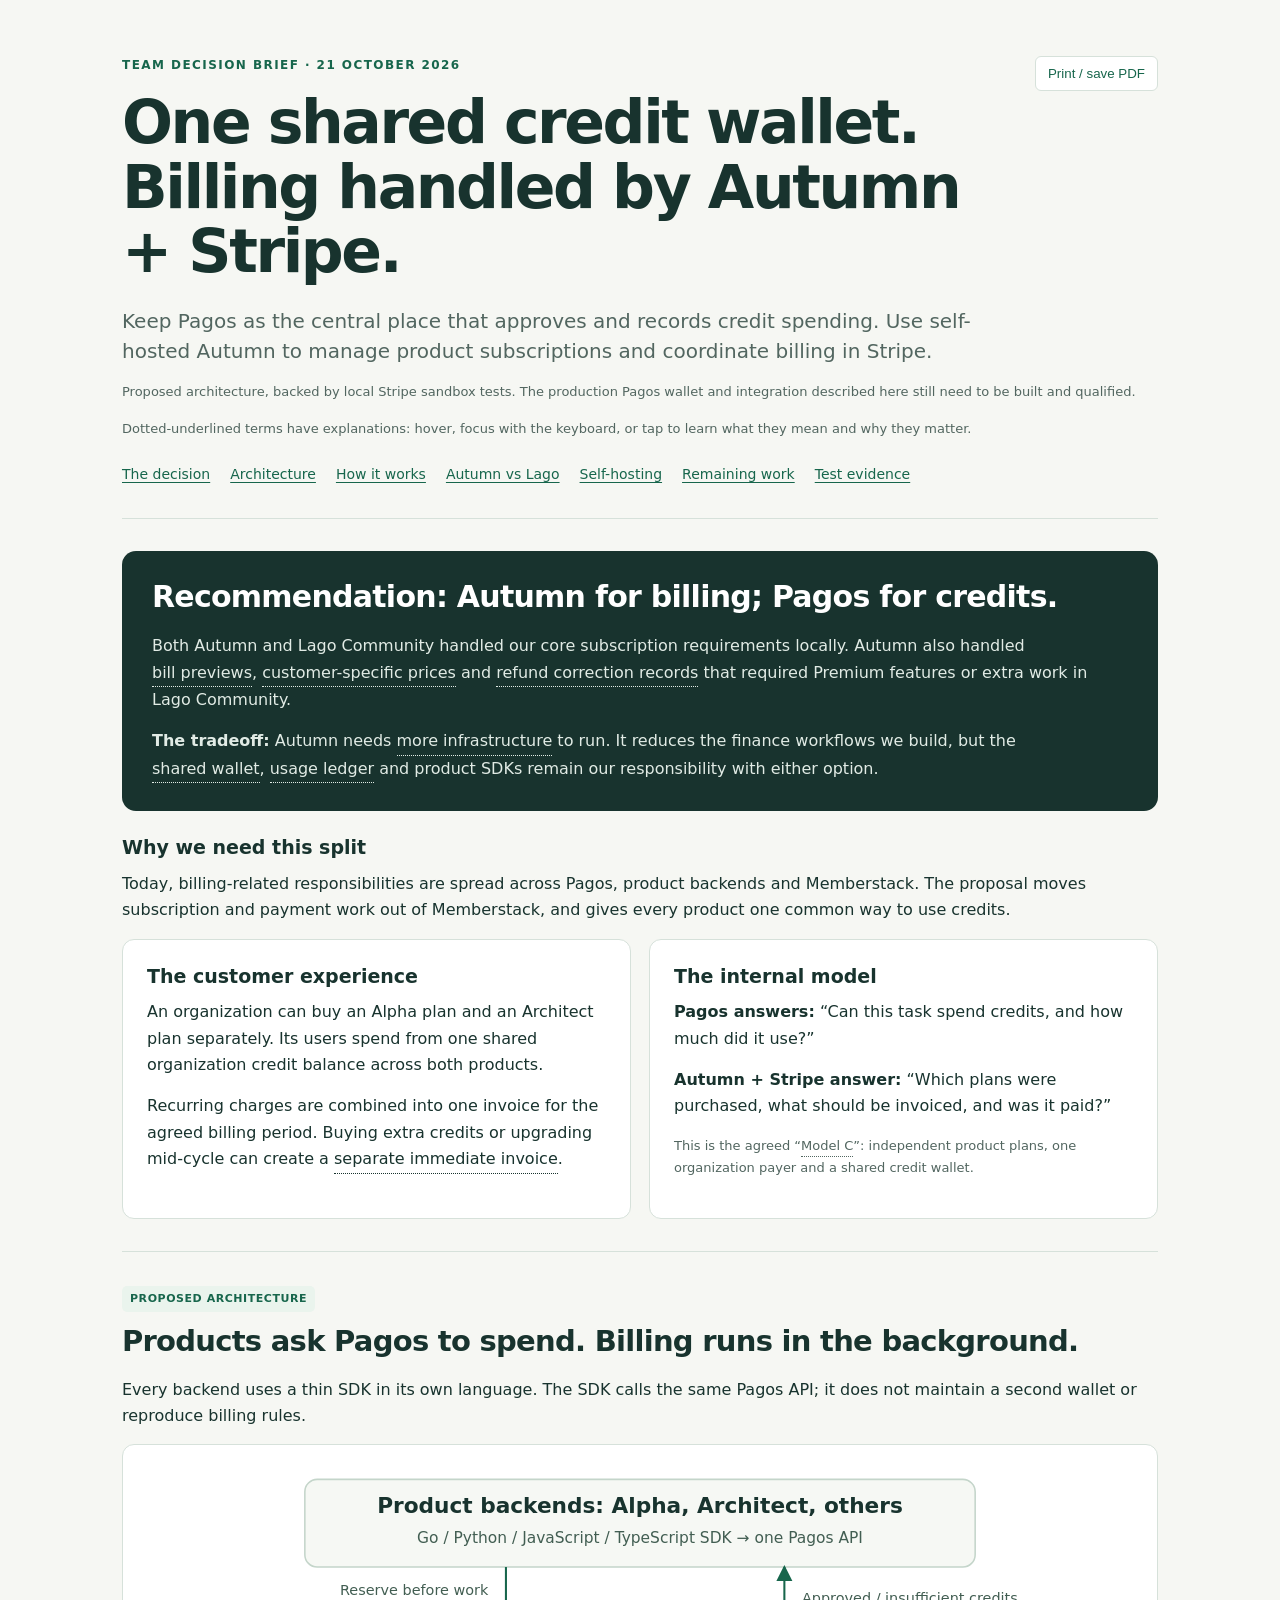
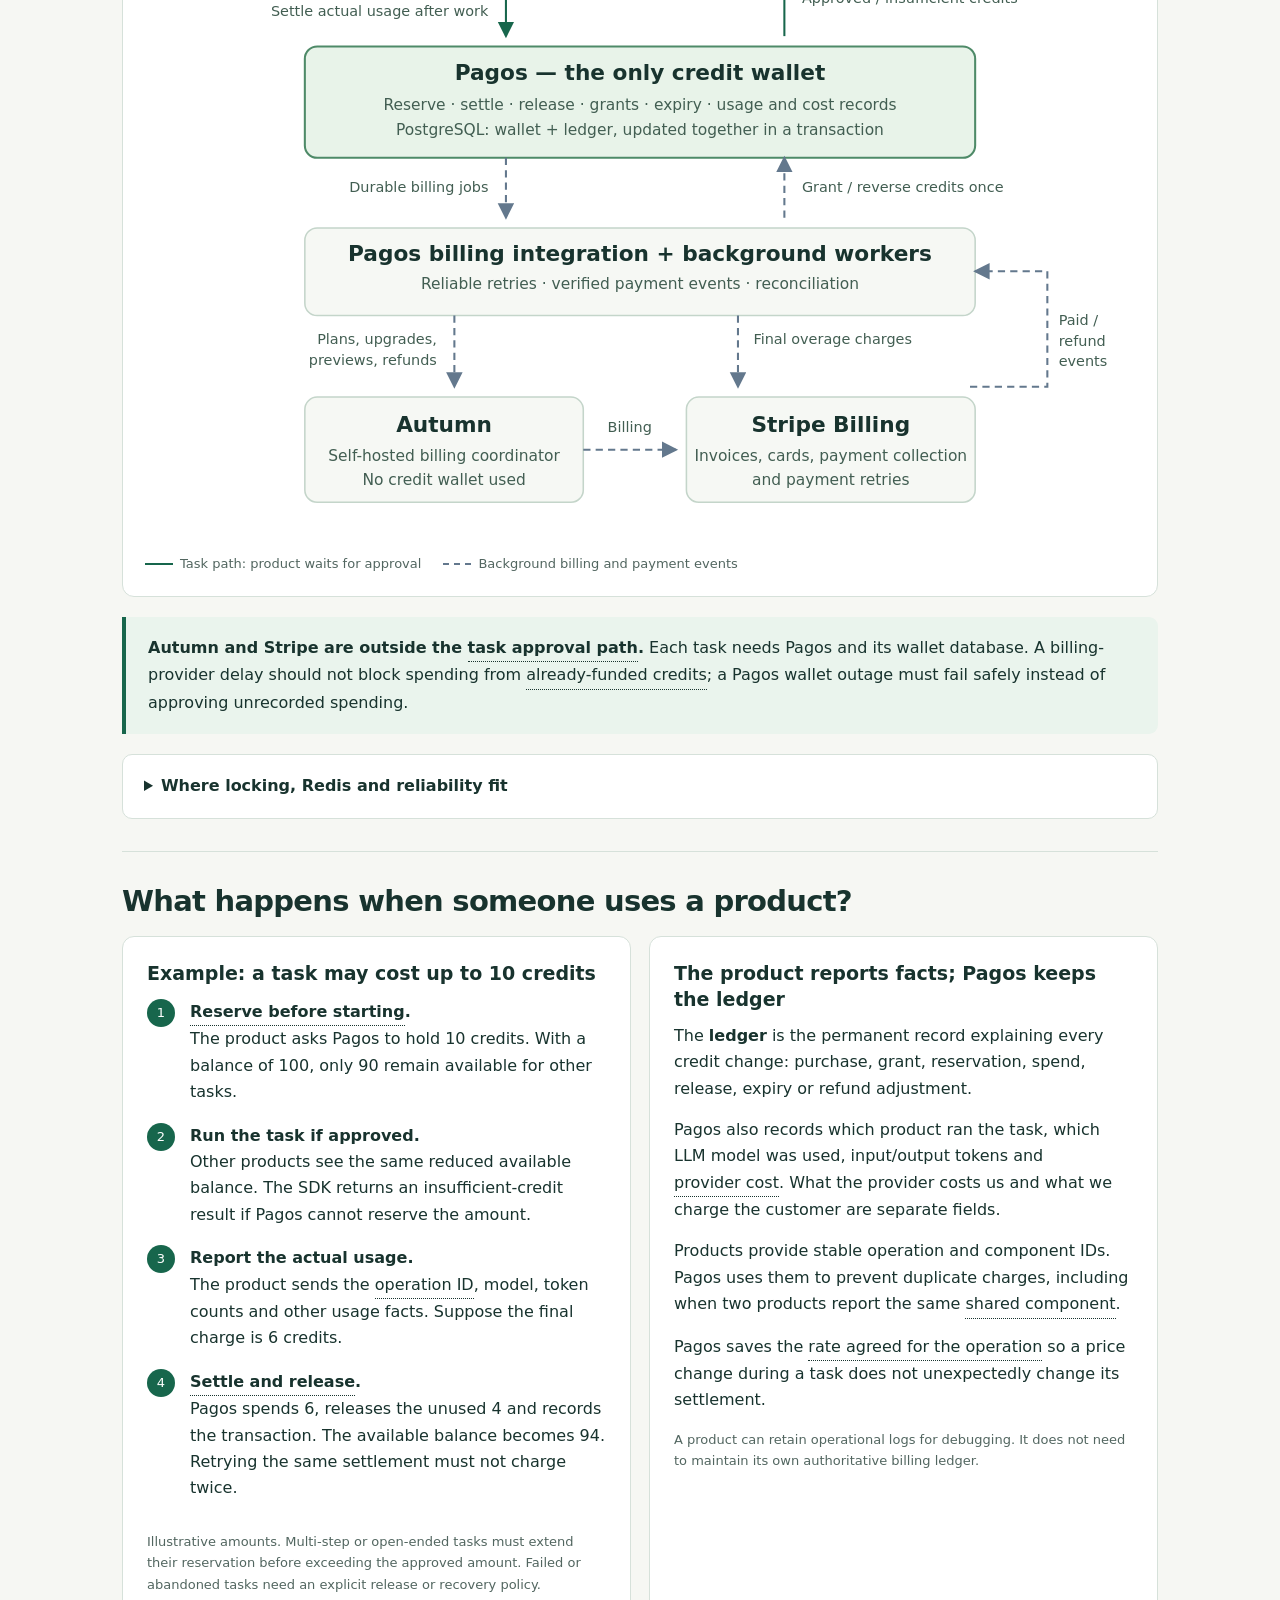
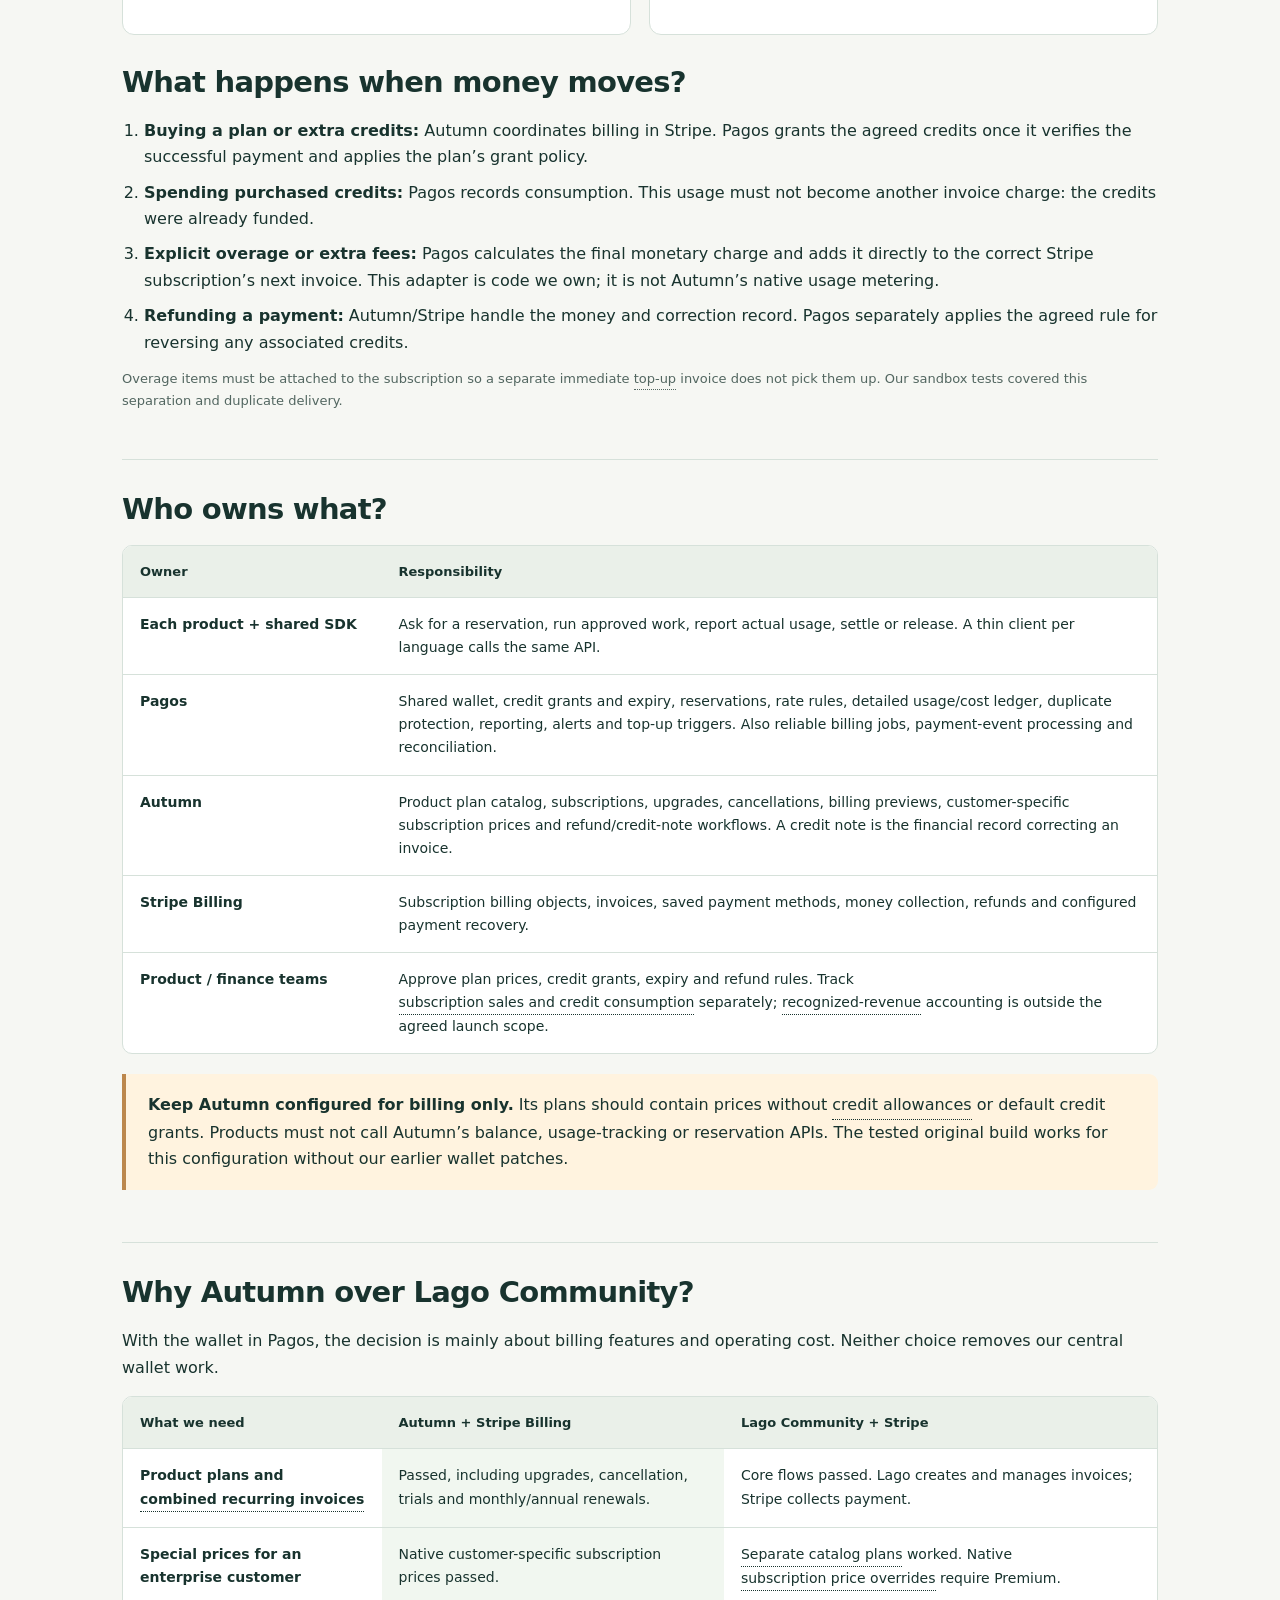
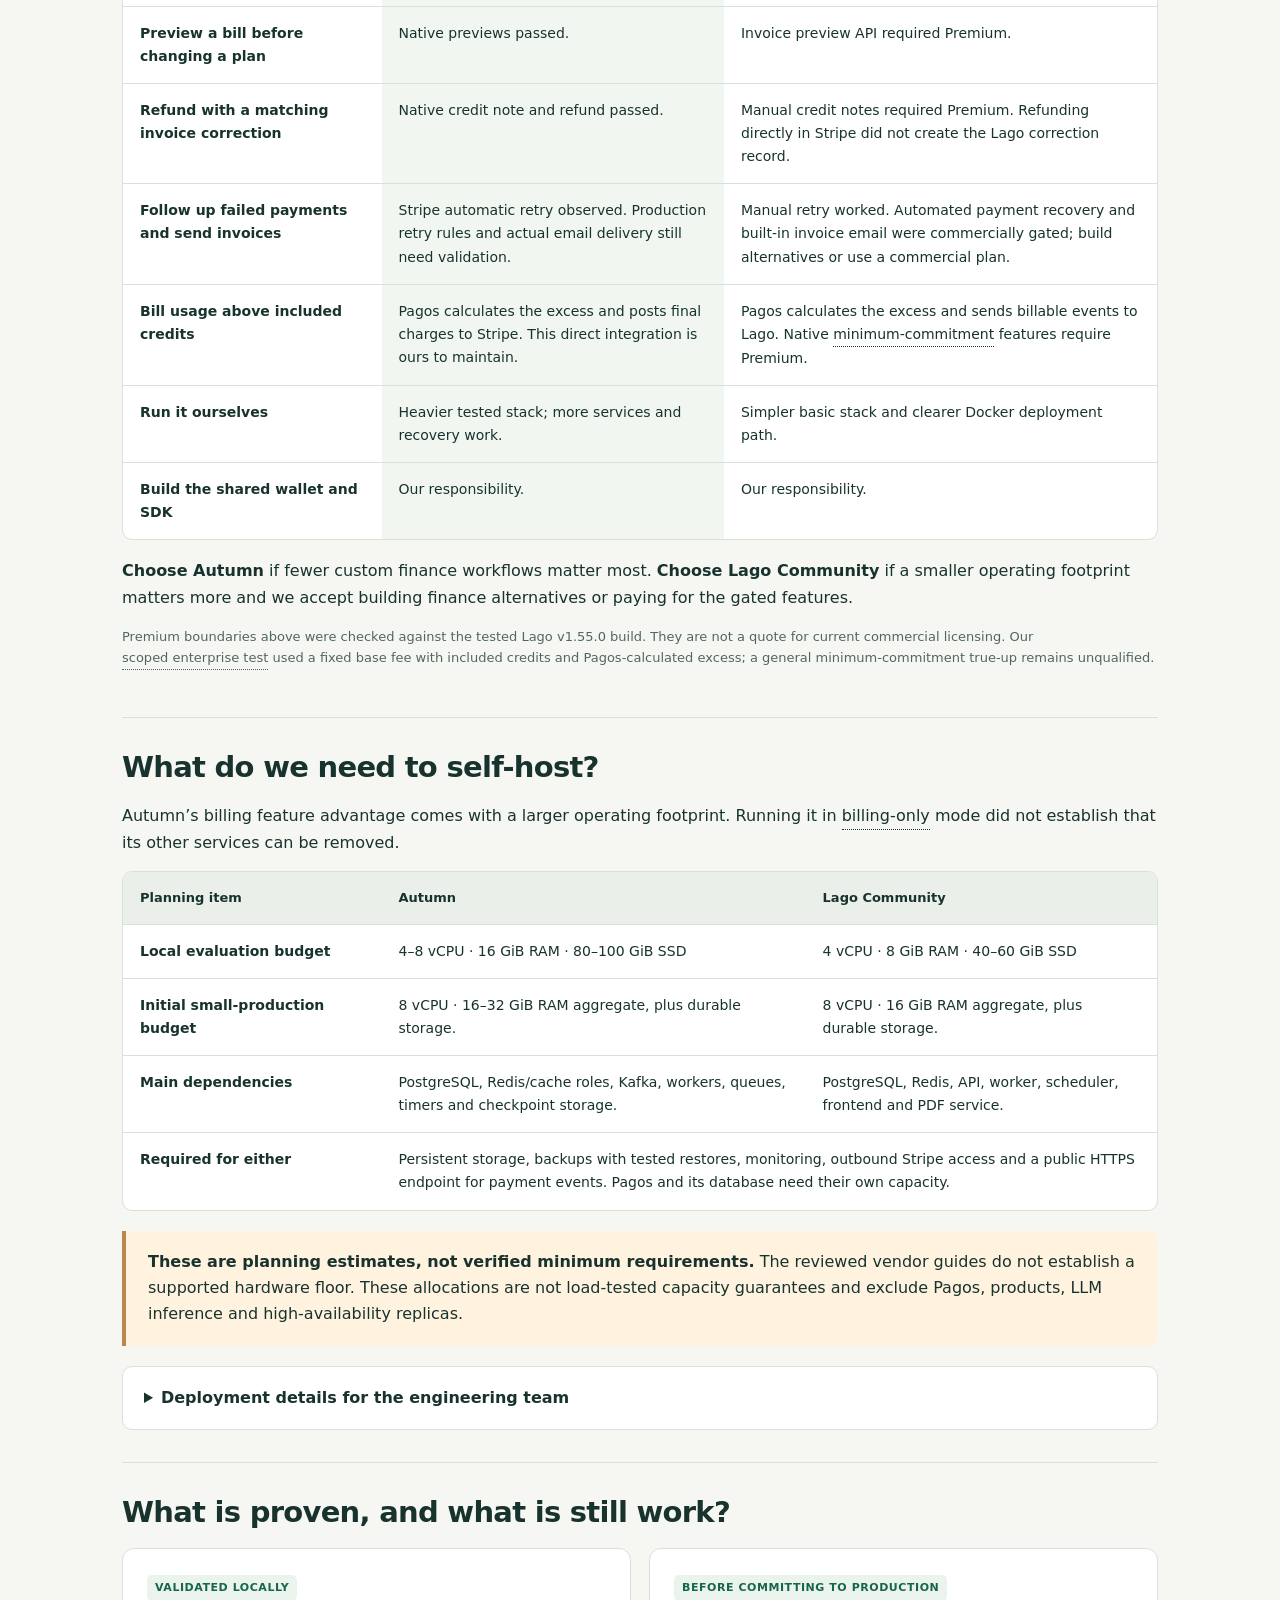
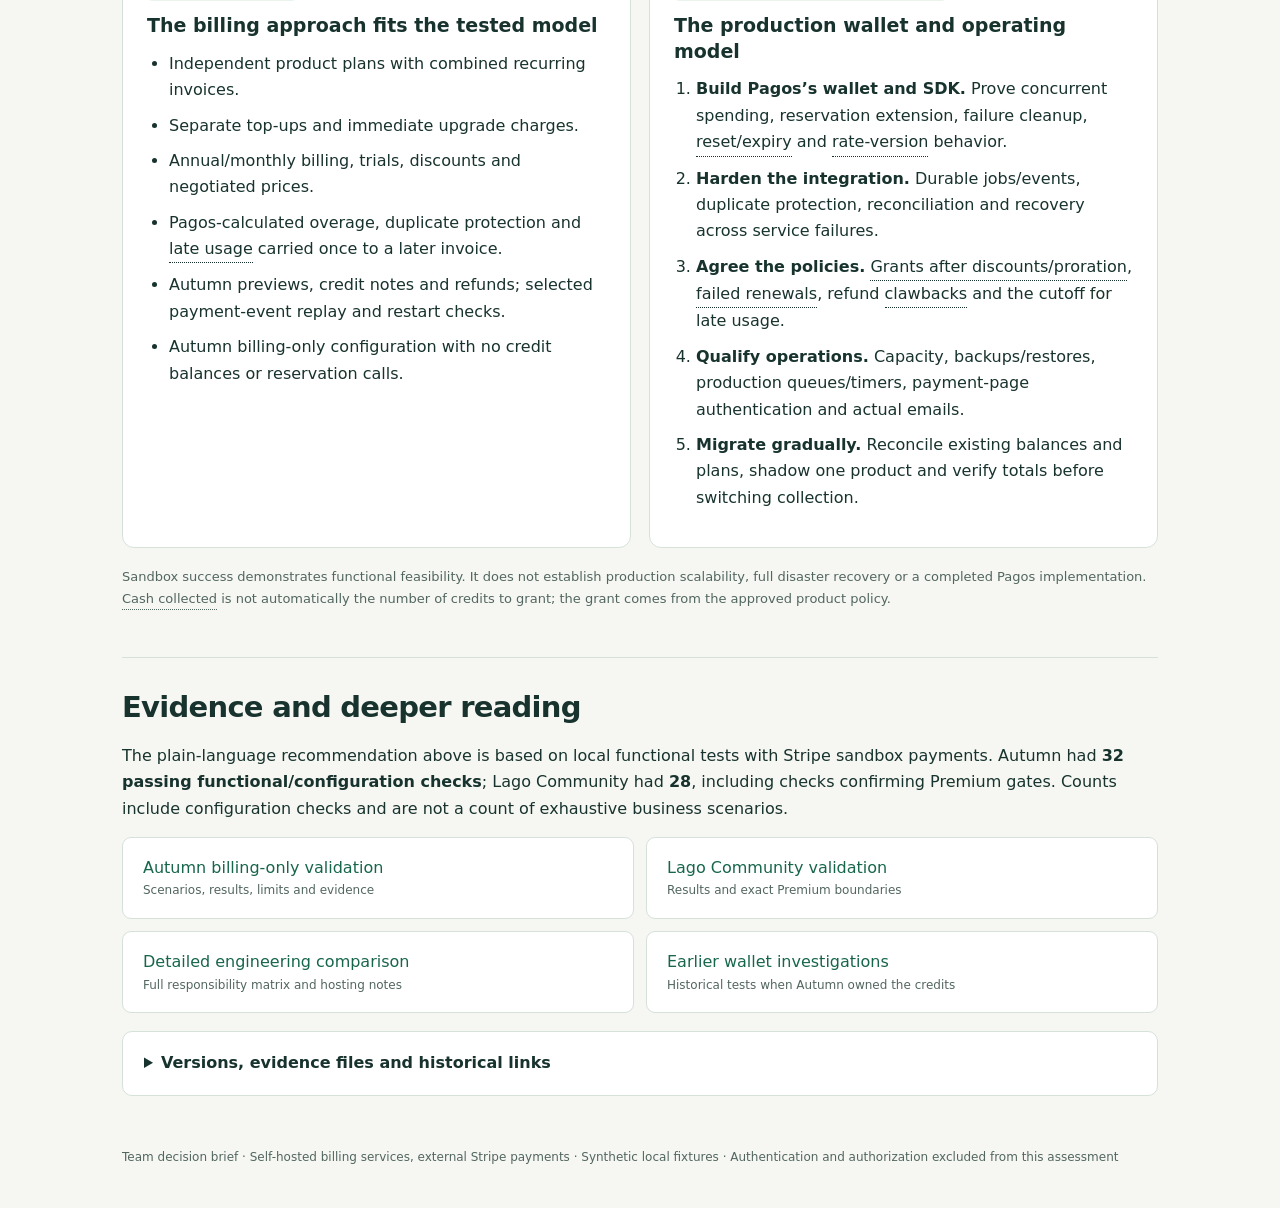
==== commit fca4f699: "Refresh glossary script cache for published reports" ====
--- a/index.html
+++ b/index.html
@@ -92,5 +92,5 @@
 <details><summary>Versions, evidence files and historical links</summary><p>Autumn original commit <code>000358aedaced4d8a9afc862328f2316d4d6070f</code>, without our wallet patches: 15 fresh billing-only customers, zero entitlement rows and no balance/reservation/usage API calls. Lago Community v1.55.0, with zero Lago wallets.</p><p>Autumn used Stripe test clocks through annual renewal. Lago used its billing services at controlled timestamps with actual Stripe sandbox collection. These are different test methods, not equivalent performance benchmarks.</p><p><a href="autumn-billing-only-validation.json">Autumn evidence JSON</a> · <a href="lago-modelc-validation.json">Lago evidence JSON</a></p><ul><li id="patch-validation"><a href="lago-vs-autumn-wallet-history.html#patch-validation">Earlier monthly-reset investigation</a></li><li id="rate-validation"><a href="lago-vs-autumn-wallet-history.html#rate-validation">Earlier rate-change investigation</a></li><li id="replacement-validation"><a href="lago-vs-autumn-wallet-history.html#replacement-validation">Earlier plan-replacement investigation</a></li><li id="model-c-validation"><a href="lago-vs-autumn-wallet-history.html#model-c-validation">Earlier Model C validation</a></li></ul><p class="small">Those historical wallet fixes are not dependencies of the proposed Pagos-owned wallet.</p></details>
 </section>
 </main><footer>Team decision brief · Self-hosted billing services, external Stripe payments · Synthetic local fixtures · Authentication and authorization excluded from this assessment</footer>
-<script src="billing-tooltips.js" defer></script>
+<script src="billing-tooltips.js?v=8eb08ea4c0" defer></script>
 </body></html>
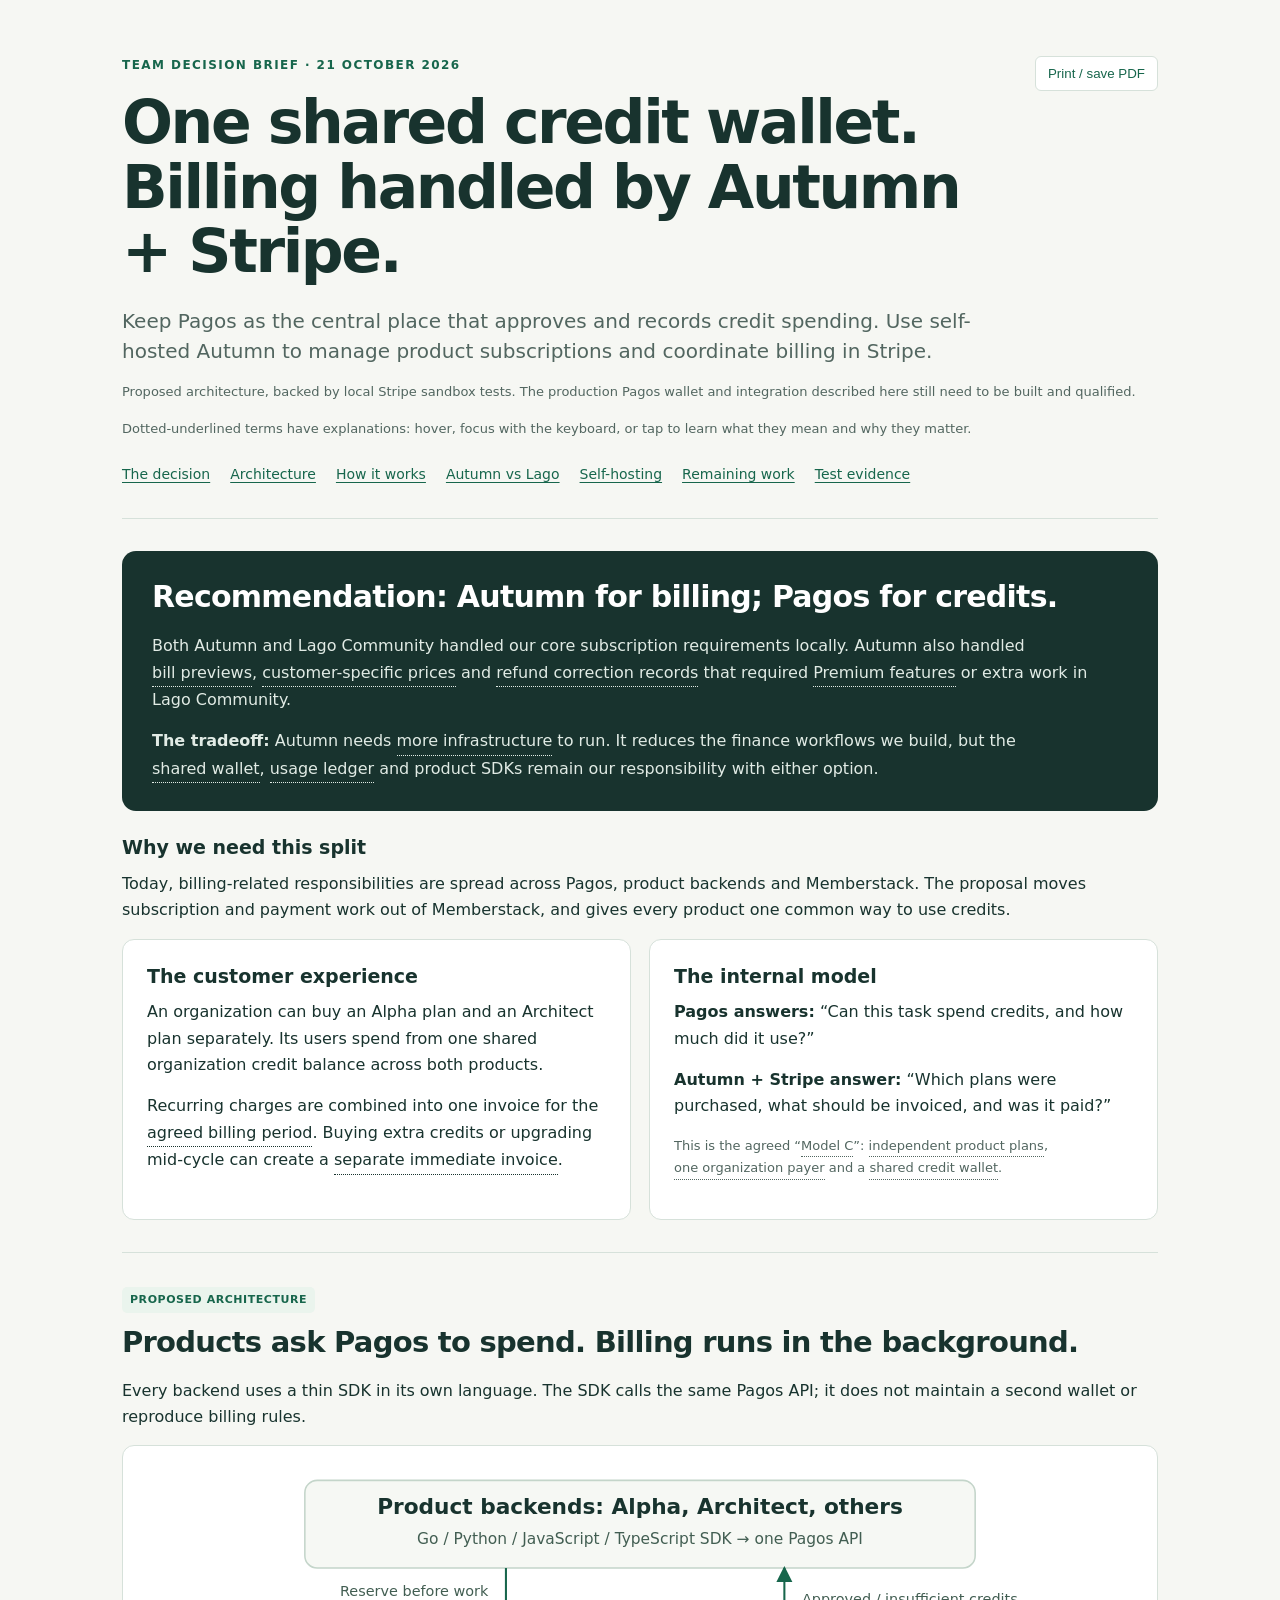
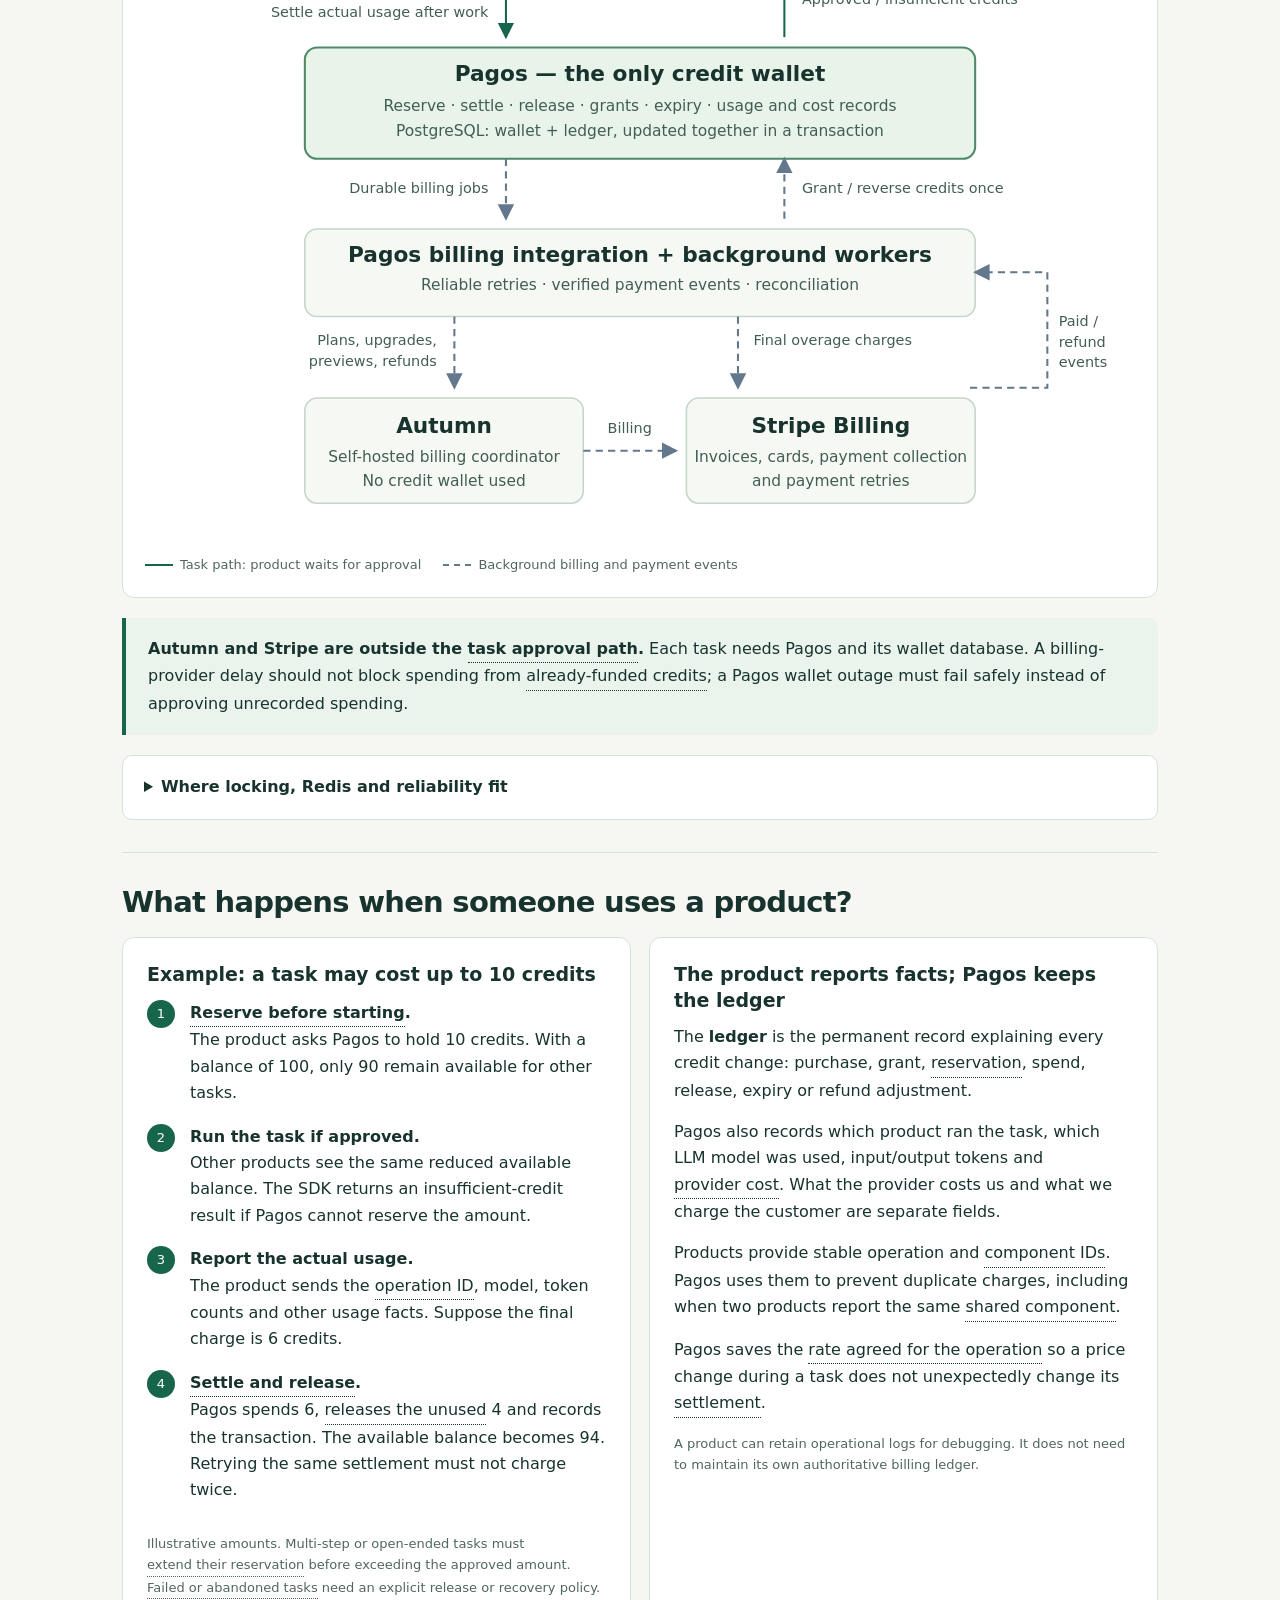
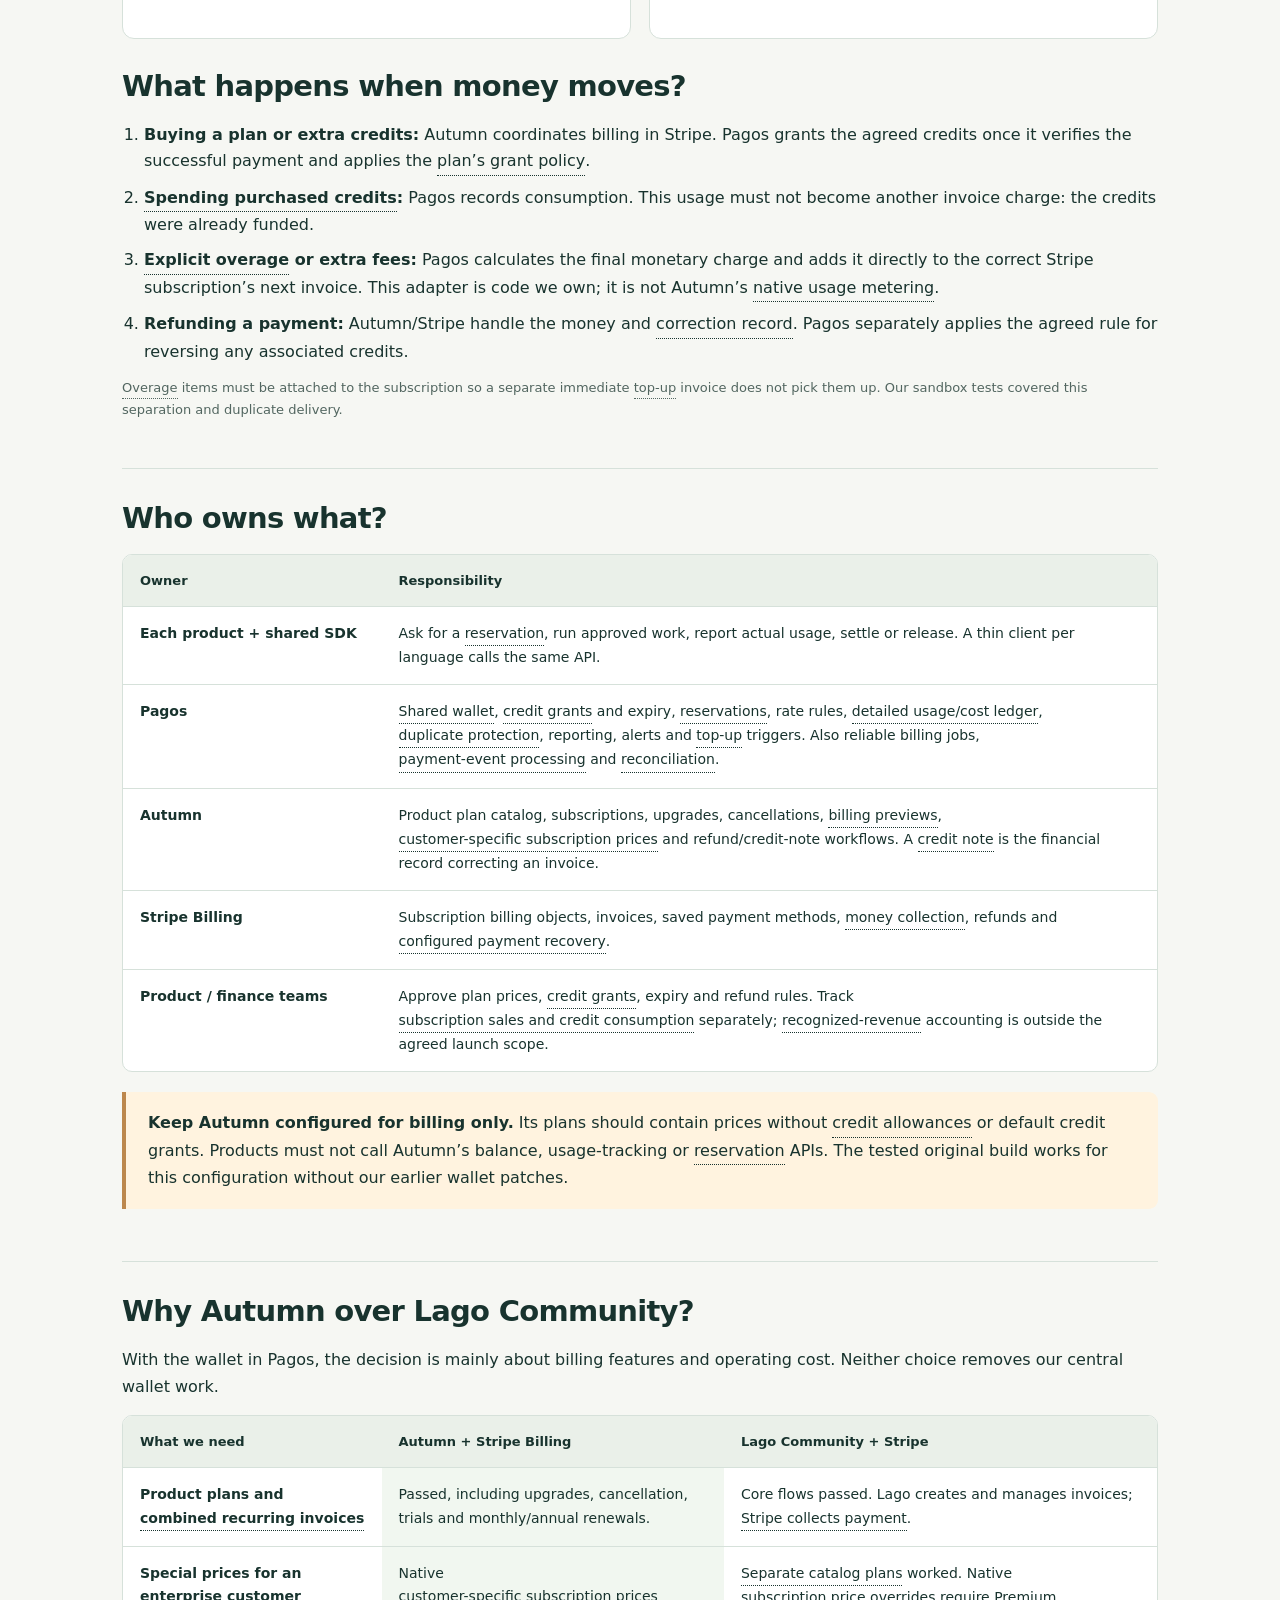
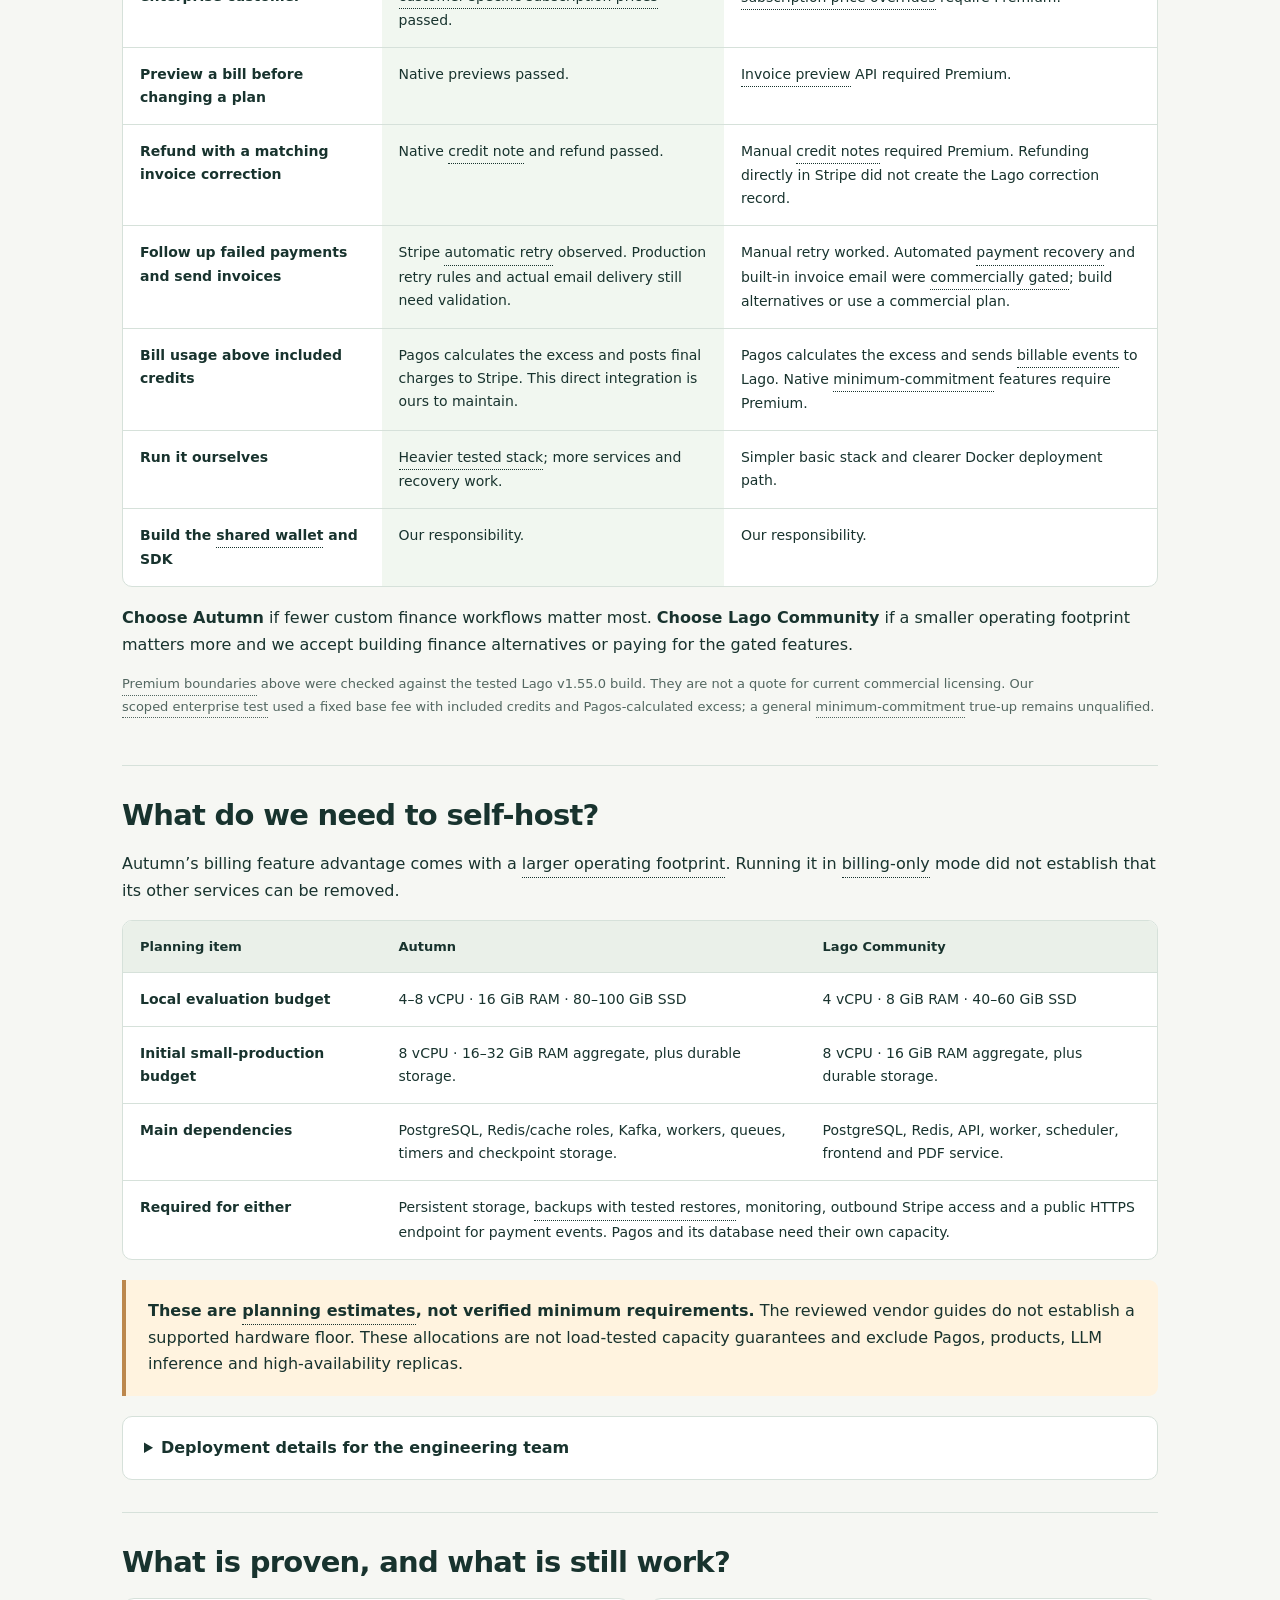
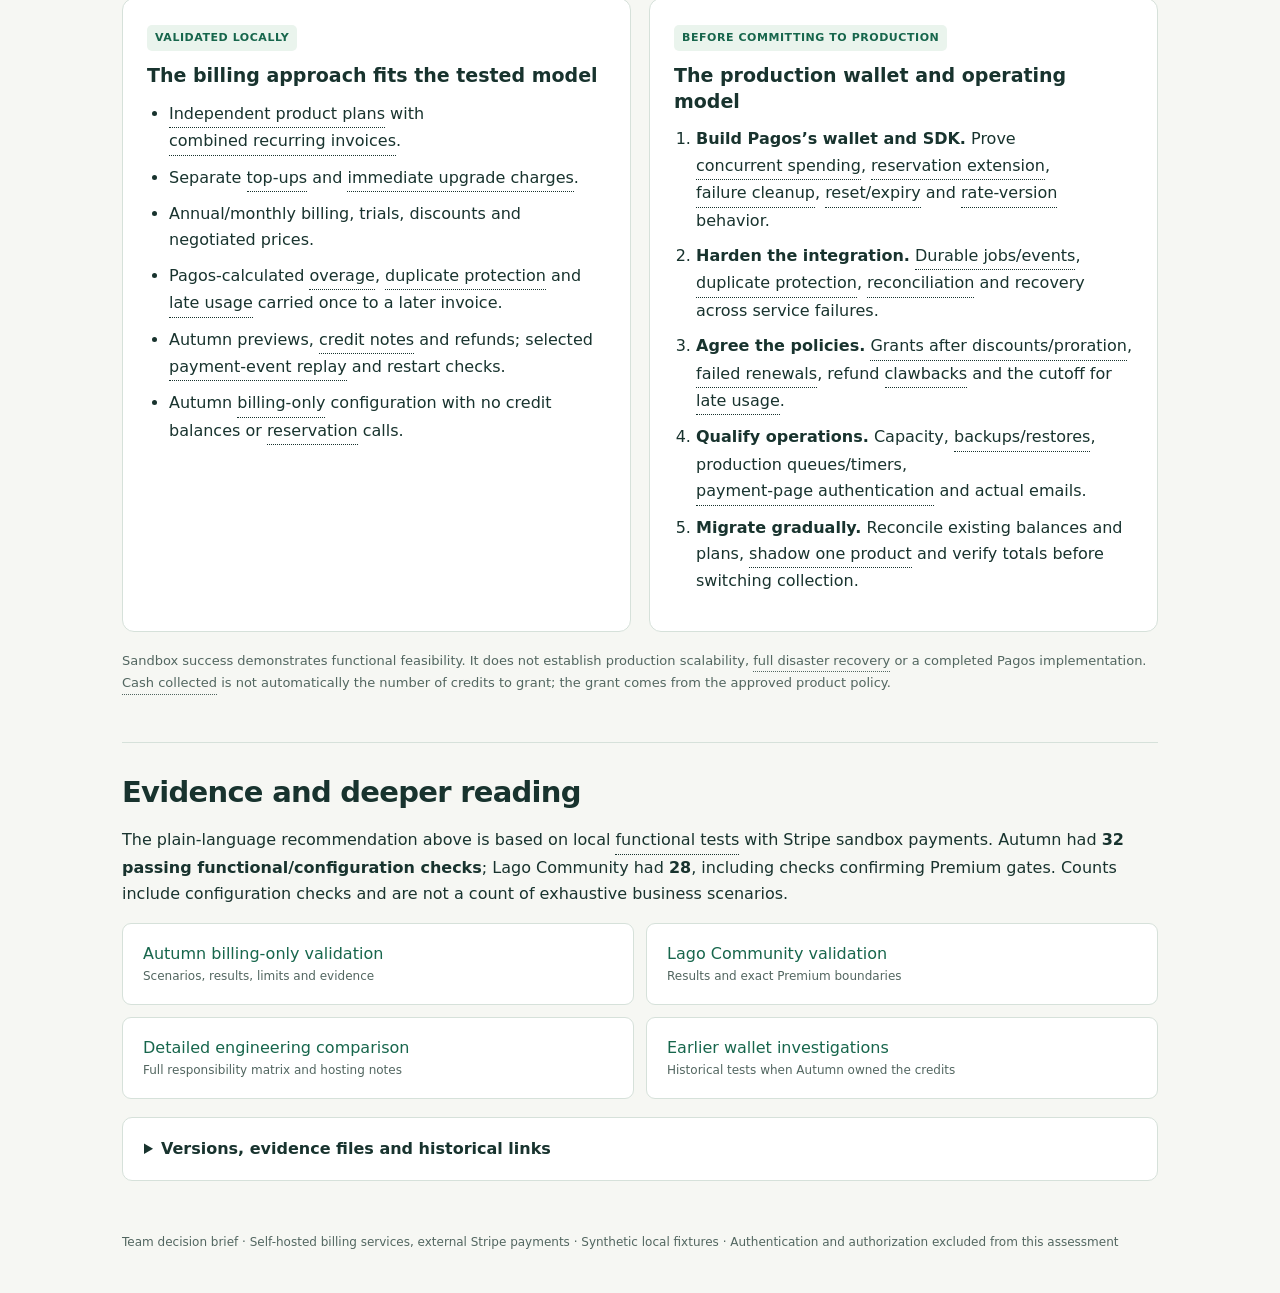
==== commit 3b6fd046: "Explain remaining billing and wallet edge cases across relevant sections" ====
--- a/index.html
+++ b/index.html
@@ -92,5 +92,5 @@
 <details><summary>Versions, evidence files and historical links</summary><p>Autumn original commit <code>000358aedaced4d8a9afc862328f2316d4d6070f</code>, without our wallet patches: 15 fresh billing-only customers, zero entitlement rows and no balance/reservation/usage API calls. Lago Community v1.55.0, with zero Lago wallets.</p><p>Autumn used Stripe test clocks through annual renewal. Lago used its billing services at controlled timestamps with actual Stripe sandbox collection. These are different test methods, not equivalent performance benchmarks.</p><p><a href="autumn-billing-only-validation.json">Autumn evidence JSON</a> · <a href="lago-modelc-validation.json">Lago evidence JSON</a></p><ul><li id="patch-validation"><a href="lago-vs-autumn-wallet-history.html#patch-validation">Earlier monthly-reset investigation</a></li><li id="rate-validation"><a href="lago-vs-autumn-wallet-history.html#rate-validation">Earlier rate-change investigation</a></li><li id="replacement-validation"><a href="lago-vs-autumn-wallet-history.html#replacement-validation">Earlier plan-replacement investigation</a></li><li id="model-c-validation"><a href="lago-vs-autumn-wallet-history.html#model-c-validation">Earlier Model C validation</a></li></ul><p class="small">Those historical wallet fixes are not dependencies of the proposed Pagos-owned wallet.</p></details>
 </section>
 </main><footer>Team decision brief · Self-hosted billing services, external Stripe payments · Synthetic local fixtures · Authentication and authorization excluded from this assessment</footer>
-<script src="billing-tooltips.js?v=8eb08ea4c0" defer></script>
+<script src="billing-tooltips.js?v=9b58bb6cab" defer></script>
 </body></html>
